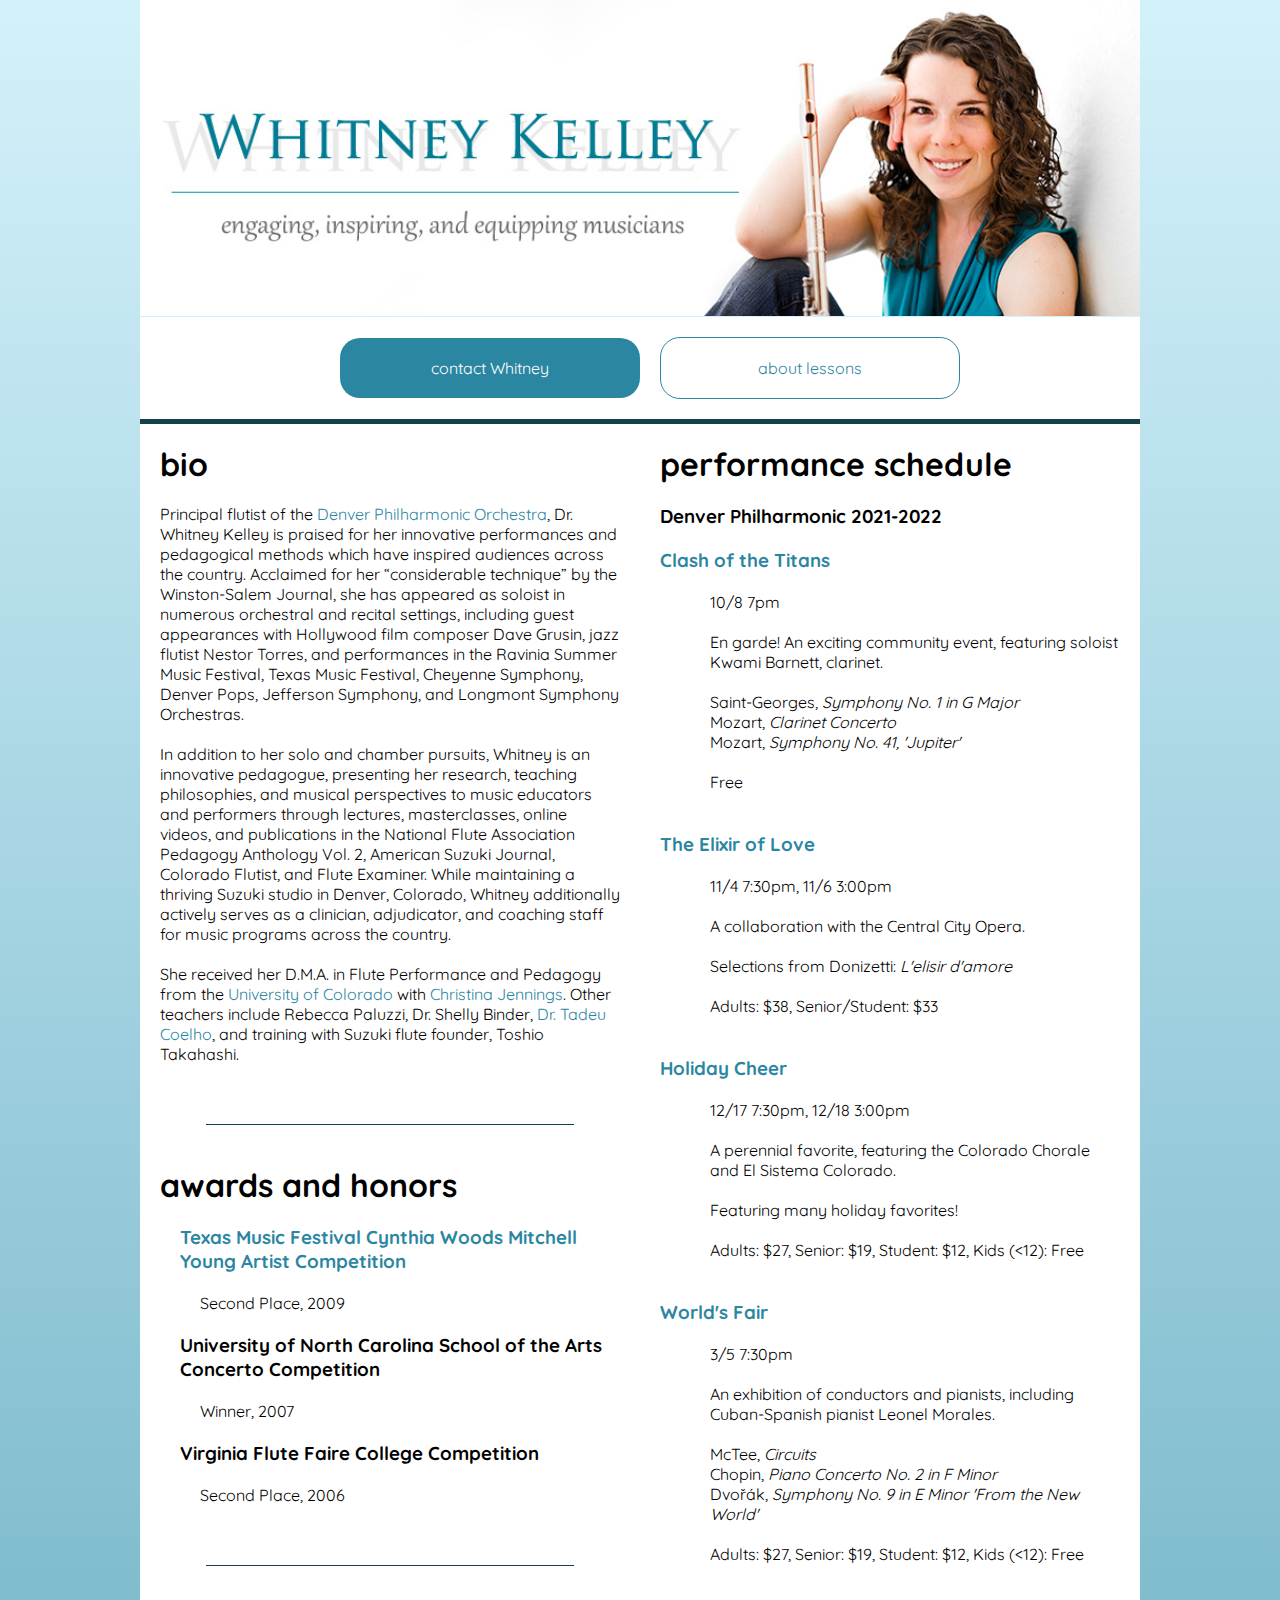
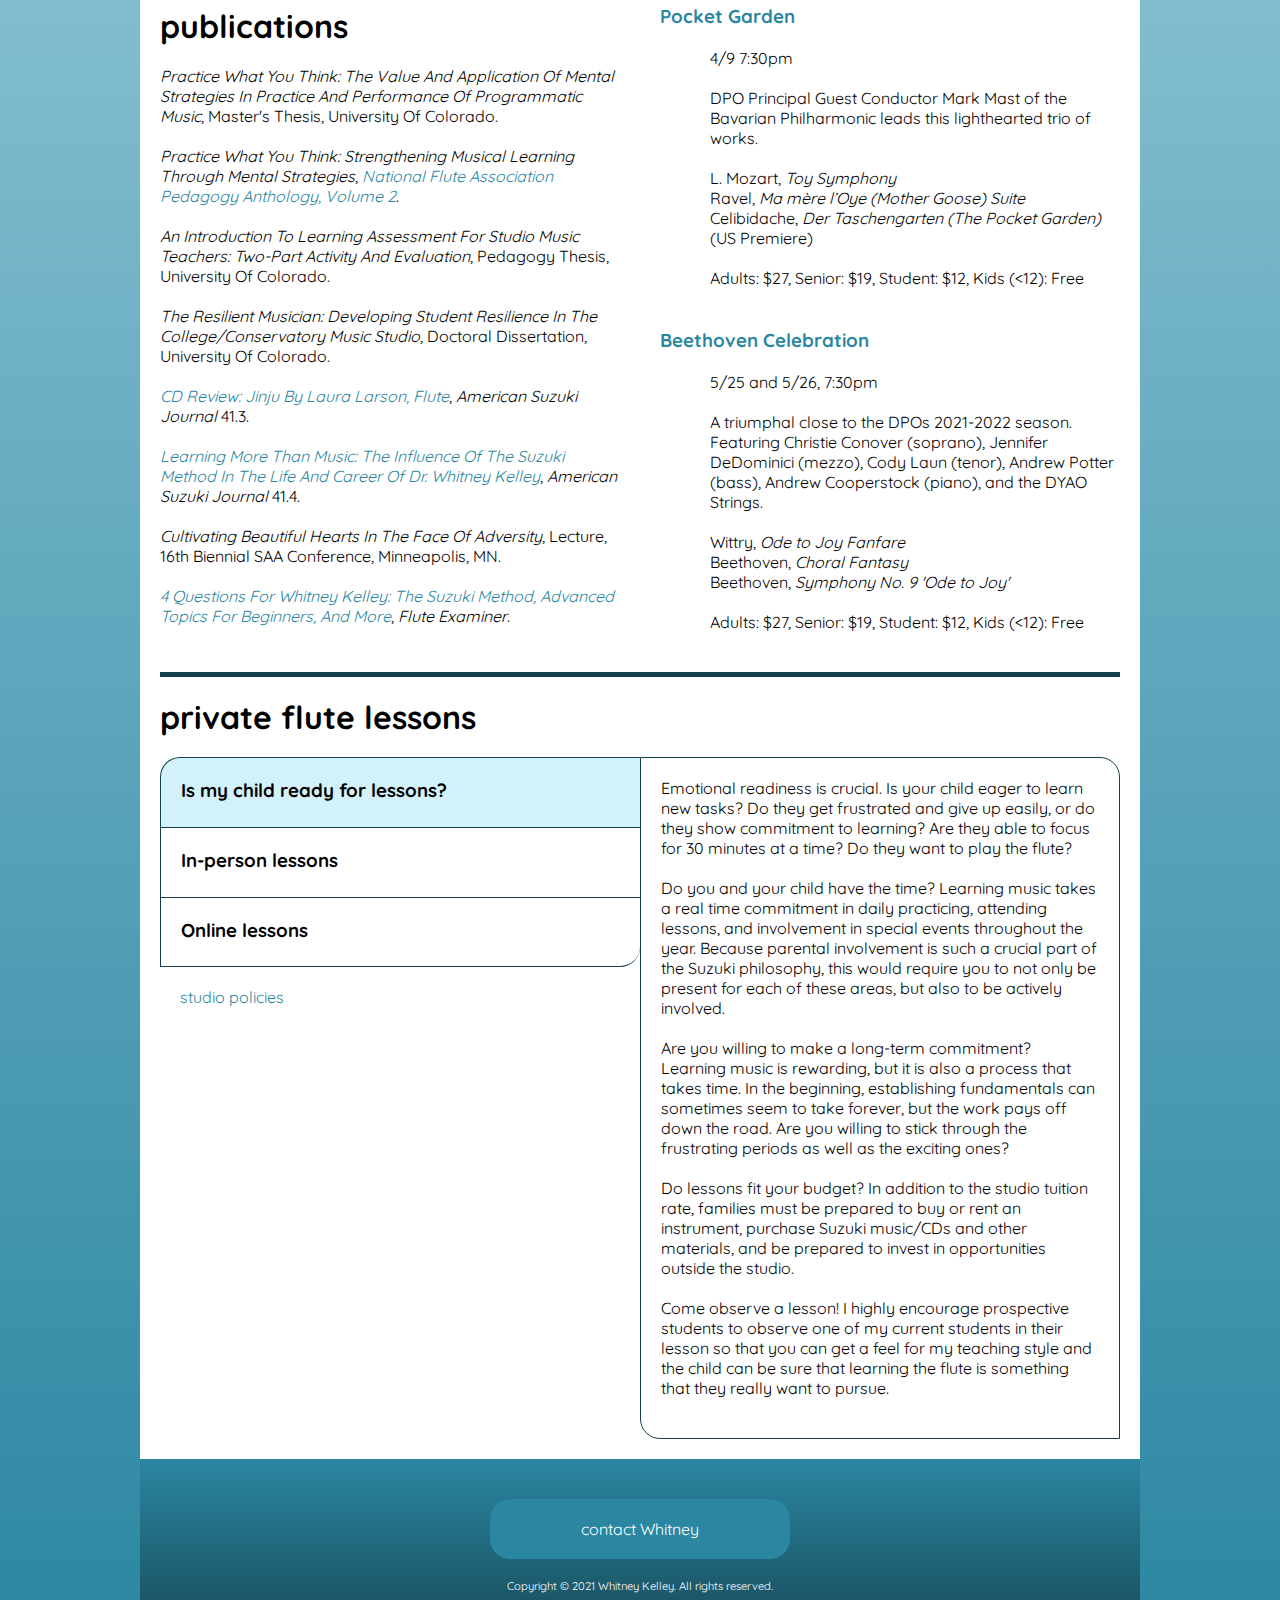
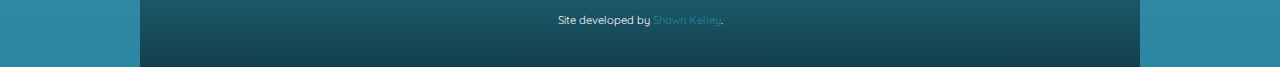
==== index.html @ d996795b "Organized files by type and updated code as needed." ====
<!DOCTYPE html>
<html lang="en">
  <head>
    <meta charset="UTF-8" />
    <meta http-equiv="X-UA-Compatible" content="IE=edge" />
    <meta name="viewport" content="width=device-width, initial-scale=1.0" />
    <title>Whitney Kelley</title>
    <link rel="preconnect" href="https://fonts.googleapis.com" />
    <link rel="preconnect" href="https://fonts.gstatic.com" crossorigin />
    <link
      href="https://fonts.googleapis.com/css2?family=Quicksand:wght@300&display=swap"
      rel="stylesheet"
    />
    <link rel="stylesheet" href="css/style.css" />
  </head>
  <body>
    <div id="contentbox">
      <div id="profilebox">
        <div id="bannerbox">
          <img src="img/banner.jpg" alt="Whitney Kelley" id="banner" />
        </div>
        <h1>Whitney Kelley</h1>
        <h2>flutist</h2>

        <img src="img/whs.png" alt="Whitney Kelley" id="headshot" />
        <div id="buttonbox">
          <a
            href="mailto:whitneyrkelley@gmail.com"
            target="_blank"
            class="button"
            ><button>contact Whitney</button></a
          >
          <a href="#lessonbox" class="button"
            ><button id="aboutlessons">about lessons</button></a
          >
        </div>
      </div>
      <div id="infobox">
        <div id="biobox">
          <h2>bio</h2>
          <p>
            Principal flutist of the
            <a
              href="https://denverphilharmonic.org/about/our-orchestra/"
              target="_blank"
              >Denver Philharmonic Orchestra</a
            >, Dr. Whitney Kelley is praised for her innovative performances and
            pedagogical methods which have inspired audiences across the
            country. Acclaimed for her “considerable technique” by the
            Winston-Salem Journal, she has appeared as soloist in numerous
            orchestral and recital settings, including guest appearances with
            Hollywood film composer Dave Grusin, jazz flutist Nestor Torres, and
            performances in the Ravinia Summer Music Festival, Texas Music
            Festival, Cheyenne Symphony, Denver Pops, Jefferson Symphony, and
            Longmont Symphony Orchestras.
          </p>
          <p>
            In addition to her solo and chamber pursuits, Whitney is an
            innovative pedagogue, presenting her research, teaching
            philosophies, and musical perspectives to music educators and
            performers through lectures, masterclasses, online videos, and
            publications in the National Flute Association Pedagogy Anthology
            Vol. 2, American Suzuki Journal, Colorado Flutist, and Flute
            Examiner. While maintaining a thriving Suzuki studio in Denver,
            Colorado, Whitney additionally actively serves as a clinician,
            adjudicator, and coaching staff for music programs across the
            country.
          </p>
          <p>
            She received her D.M.A. in Flute Performance and Pedagogy from the
            <a
              href="https://www.colorado.edu/music/academics/departments/woodwinds/studios/flute-studio"
              target="_blank"
              >University of Colorado</a
            >
            with
            <a href="https://www.christinajennings.com/" target="_blank"
              >Christina Jennings</a
            >. Other teachers include Rebecca Paluzzi, Dr. Shelly Binder,
            <a href="https://tadeucoelho.com/" target="_blank"
              >Dr. Tadeu Coelho</a
            >, and training with Suzuki flute founder, Toshio Takahashi.
          </p>
          <span></span>
          <div id="awardbox"></div>
          <span id="ahspan"></span>
          <div id="pubbox"></div>
          <center><span id="pubspan"></span></center>
        </div>

        <div id="otherbox">
          <div id="perfbox"></div>
          <center><span id="perfspan"></span></center>
        </div>
        <div id="lessonbox">
          <h2>private flute lessons</h2>
          <div id="lessonInfoBox">
            <div><h3>Is my child ready for lessons?</h3></div>
            <div>
              <p>
                Emotional readiness is crucial. Is your child eager to learn new
                tasks? Do they get frustrated and give up easily, or do they
                show commitment to learning? Are they able to focus for 30
                minutes at a time? Do they want to play the flute?
              </p>
              <p>
                Do you and your child have the time? Learning music takes a real
                time commitment in daily practicing, attending lessons, and
                involvement in special events throughout the year. Because
                parental involvement is such a crucial part of the Suzuki
                philosophy, this would require you to not only be present for
                each of these areas, but also to be actively involved.
              </p>
              <p>
                Are you willing to make a long-term commitment? Learning music
                is rewarding, but it is also a process that takes time. In the
                beginning, establishing fundamentals can sometimes seem to take
                forever, but the work pays off down the road. Are you willing to
                stick through the frustrating periods as well as the exciting
                ones?
              </p>
              <p>
                Do lessons fit your budget? In addition to the studio tuition
                rate, families must be prepared to buy or rent an instrument,
                purchase Suzuki music/CDs and other materials, and be prepared
                to invest in opportunities outside the studio.
              </p>
              <p>
                Come observe a lesson! I highly encourage prospective students
                to observe one of my current students in their lesson so that
                you can get a feel for my teaching style and the child can be
                sure that learning the flute is something that they really want
                to pursue.
              </p>
            </div>
            <div><h3>In-person lessons</h3></div>
            <div>
              <p>
                My flute studio is based in the Denver Metro area, and I offer
                weekly private lessons to students from the age of 4 through
                adult seniors. I teach using the Suzuki Method, an approach that
                has been validated by many research studies as a very effective
                way to learn music (as well as other life-skills). The Suzuki
                Method is unique because it approaches music learning with the
                same principles as language acquisition. Specifically, it
                utilizes listening/imitation, repetition, delayed reading,
                creating a nurturing and supportive learning environment,
                building new skills with music already learned, and active
                parent involvement. Just as children learn language from a very
                young age, they can also begin to learn music when they are
                young. In fact, the early years are developmentally a crucial
                time for developing mental processes and muscle coordination,
                and music lessons are an effective way to maximize the child’s
                potential during this time of their life. The principles of the
                Suzuki Method not only provide a framework for learning new
                skills in young and beginner students, but they are also very
                effective for advanced players as they learn to perfect advanced
                skills and, nurture their own creativity and musical voice, and
                perform at a professional level.
              </p>
              <p>
                Although learning music is a primary goal of my studio, I also
                strive to teach students how to use music as a tool of
                expression, communication, and connection. Students will be
                challenged to build problem-solving skills, cultivate attention
                to detail, navigate complex mental and physical tasks, and
                develop resilience, perseverance, confidence, and self-efficacy.
                Even after students graduate or move on from my studio, they
                have a deep sense of pride and joy in music that sticks with
                them for a lifetime.
              </p>
            </div>
            <div><h3>Online lessons</h3></div>
            <div>
              <p>
                I offer a limited number of weekly live Skype lessons for
                intermediate and advanced students who are unable to attend
                lessons at any of my studio locations.
              </p>
              <p>Requirements for Skype lessons:</p>
              <ul>
                <li>
                  A quiet, well-lit space with good internet access during your
                  lesson time
                </li>
                <li>
                  A webcam with a good built-in microphone (built in or
                  external; please contact me for recommendations) that can be
                  set up so that I can see your full upper body
                </li>
                <li>
                  A large screen (no phones!) so that you can see me clearly.
                </li>
                <li>A music stand</li>
                <li>
                  A metronome and tuner (there are many phone apps that can work
                  for this; please ask for recommendations if you do not already
                  have them)
                </li>
              </ul>
              <p>
                Recommended Equipment (these are not required but will help your
                lesson experience):
              </p>
              <ul>
                <li>Extrenal microphone</li>
                <li>External speakers</li>
              </ul>
              <p>
                Please contact me about available times, and rates. Students are
                also encouraged to sign up for one in-person lesson at any of my
                studio locations each month to receive more hands-on instruction
                (which will balance out this limitation in online lessons).
              </p>
            </div>
            <div>
              <a href="doc/2021-22_studio_policies.pdf" target="_blank"
                >studio policies</a
              >
            </div>
          </div>
        </div>
        <!--end info box-->
      </div>
      <footer>
        <p>
          Site developed by
          <a href="https://www.shawnkelley.art" target="_blank">Shawn Kelley</a
          >.
        </p>
        <p>Copyright © 2021 Whitney Kelley. All rights reserved.</p>
        <a href="mailto:whitneyrkelley@gmail.com" target="_blank" class="button"
          ><button class=".button">contact Whitney</button></a
        >
      </footer>
    </div>
    <script src="js/awards.js"></script>
    <script src="js/pub.js"></script>
    <script src="js/perf.js"></script>
    <script src="js/lessons.js"></script>
  </body>
</html>
---- css/style.css ----
html {
  box-sizing: border-box;
  -webkit-box-sizing: border-box;
  -moz-box-sizing: border-box;
}

*,
*:before,
*:after {
  box-sizing: inherit;
  -webkit-box-sizing: inherit;
  -moz-box-sizing: inherit;
  --darkBlue: rgb(19, 64, 77);
  --blue: rgb(43, 134, 161);
  --lightBlue: rgb(211, 241, 250);
  width: 100%;
  font-family: "Quicksand", sans-serif;
  margin: 0;
}

body,
footer,
body > div,
body > div > div,
body > div > div > div {
  font-size: 100%;
  display: flex;
  flex-direction: column;
  align-items: center;
  text-align: center;
  background-color: white;
}

body > div > div,
#lessonInfoBox > div {
  padding: 20px;
}

#profilebox {
  padding: 0;
}

h1 {
  font-size: 2.75em;
}

h2 {
  font-size: 2em;
}

h1,
h2,
h3 {
  text-align: left;
}

p,
a {
  font-size: 1em;
}

h1,
h2,
h3,
p,
ul {
  margin-bottom: 20px;
}

ul {
  list-style: none;
  padding: 0;
}

#perfbox > ul > li > ul {
  padding-left: 50px;
}

#perfbox > ul > li > ul > li,
#pubbox li {
  padding-bottom: 20px;
}

#pubbox li {
  text-transform: capitalize;
}
a {
  text-decoration: none;
  color: var(--blue);
  transition: color 0.1s ease;
}

a:hover {
  text-decoration: underline;
  text-decoration-color: var(--blue);
}

button:hover {
  color: var(--lightBlue);
}

#banner {
  display: none;
}

footer {
  background: linear-gradient(
    to bottom,
    rgb(43, 134, 161) 0%,
    rgb(19, 64, 77) 100%
  );
  color: white;
  height: auto;
  flex-direction: column-reverse;
}

span {
  display: block;
  height: 1px;
  width: 80%;
  background-color: var(--darkBlue);
  margin: 40px;
}

#profilebox,
footer {
  padding: 20px;
}

#profilebox {
  background-color: white;
  border-bottom: 5px var(--darkBlue) solid;
}

#profilebox h1,
#profilebox h2 {
  text-align: center;
}

footer > p {
  font-size: 0.7em;
}

h1 {
  color: var(--blue);
}

#contentbox {
  max-width: 1000px;
}

#infobox {
  background-color: white;
}

#infobox > div {
  text-align: left;
}

#headshot,
button,
a {
  max-width: 300px;
}

#headshot {
  border-radius: 50%;
  box-shadow: 0 0 8px rgb(56, 56, 56);
}

button {
  border: none;
  font-size: 1em;
  transition: background-color 0.3s ease;
  cursor: pointer;

  color: white;
  background-color: var(--blue);
  padding: 20px;
  margin: 20px 0;
}

button,
#lessonInfoBox,
#lessonInfoBox > div:last-child {
  border-radius: 20px;
}

#lessonInfoBox > div:nth-child(odd) {
  border-top-left-radius: 20px;
  border-top-right-radius: 20px;
}

#lessonInfoBox > div:first-child {
  background-color: var(--lightBlue);
}

button:hover,
button:active {
  background-color: var(--lightBlue);
  color: var(--darkBlue);
}

#awardbox ul {
  padding-left: 20px;
}

#aboutlessons {
  margin-top: 0;
  background-color: white;
  color: var(--blue);
  border: 1px solid var(--blue);
}

#aboutlessons:hover {
  background-color: var(--blue);
  color: white;
}

#lessonInfoBox {
  border: 1px solid var(--darkBlue);
}

#lessonInfoBox > div:nth-child(3),
#lessonInfoBox > div:nth-child(5) {
  border-top: 1px solid var(--darkBlue);
}

#lessonInfoBox > div:nth-child(even) {
  display: none;
}

#lessonInfoBox > div:nth-child(2) {
  display: block;
}

#lessonInfoBox > div:nth-child(odd) {
  cursor: pointer;
}

#lessonInfoBox ul {
  list-style: square;
  padding-left: 20px;
}

@media (min-width: 700px) {
  #headshot,
  #profilebox > h1,
  #profilebox > h2,
  #profilebox > h3,
  #pubspan,
  #perfspan {
    display: none;
  }

  #buttonbox {
    flex-direction: row;
    justify-content: center;
  }

  #aboutlessons {
    margin-top: 20px;
    margin-left: 20px;
  }

  #profilebox {
    padding: 0;
  }

  #banner {
    display: block;
    max-width: 1000px;
    border-bottom: 1px solid var(--lightBlue);
  }

  #infobox {
    display: grid;
    grid-template-columns: 50% 50%;
    grid-template-rows: auto auto;
    align-items: flex-start;
  }

  #biobox {
    grid-column: 1/2;
    grid-row: 1/2;
    padding-right: 20px;
  }

  #otherbox {
    grid-column: 2/3;
    grid-row: 1/2;
    padding-left: 20px;
  }

  #lessonbox {
    grid-column: 1/3;
    grid-row: 2/3;
    border-top: var(--darkBlue) 5px solid;
    padding-top: 20px;
  }

  body {
    background: linear-gradient(
      to bottom,
      rgb(211, 241, 250) 0%,
      rgb(43, 134, 161) 100%
    );
  }

  #lessonInfoBox {
    display: grid;
    grid-template-columns: 50% 50%;
    grid-template-rows: 70px 70px 70px auto;
    border: none;
  }

  #lessonInfoBox > div:nth-child(odd) {
    border-left: 1px solid var(--darkBlue);
  }

  #lessonInfoBox > div:nth-child(1) {
    grid-column: 1/2;
    grid-row: 1/2;
    border-top: 1px solid var(--darkBlue);
    border-radius: 20px;
    border-top-right-radius: 0;
  }

  #lessonInfoBox > div:nth-child(3) {
    grid-column: 1/2;
    grid-row: 2/3;
  }

  #lessonInfoBox > div:nth-child(5) {
    grid-column: 1/2;
    grid-row: 3/4;
    border-bottom: solid 1px var(--darkBlue);
    border-bottom-left-radius: 0px;
    border-bottom-right-radius: 20px;
  }

  #lessonInfoBox > div:nth-child(3),
  #lessonInfoBox > div:nth-child(5) {
    border-top-right-radius: 0;
    border-top-left-radius: 0;
  }

  #lessonInfoBox > div:nth-child(3),
  #lessonInfoBox > div:nth-child(1) {
    border-bottom-right-radius: 0;
    border-bottom-left-radius: 0;
  }

  #lessonInfoBox > div:nth-child(odd):hover {
    background-color: var(--lightBlue);
  }

  #lessonInfoBox > div:nth-child(7) {
    grid-column: 1/2;
    grid-row: 4/5;
    border: none;
  }

  #lessonInfoBox > div:nth-child(7):hover {
    background-color: white;
    cursor: default;
  }

  #lessonInfoBox > div:nth-child(even) {
    grid-column: 2/3;
    grid-row: 1/5;
    border: 1px solid var(--darkBlue);
    border-radius: 20px;
    border-top-left-radius: 0;
    border-bottom-right-radius: 0;
  }
}
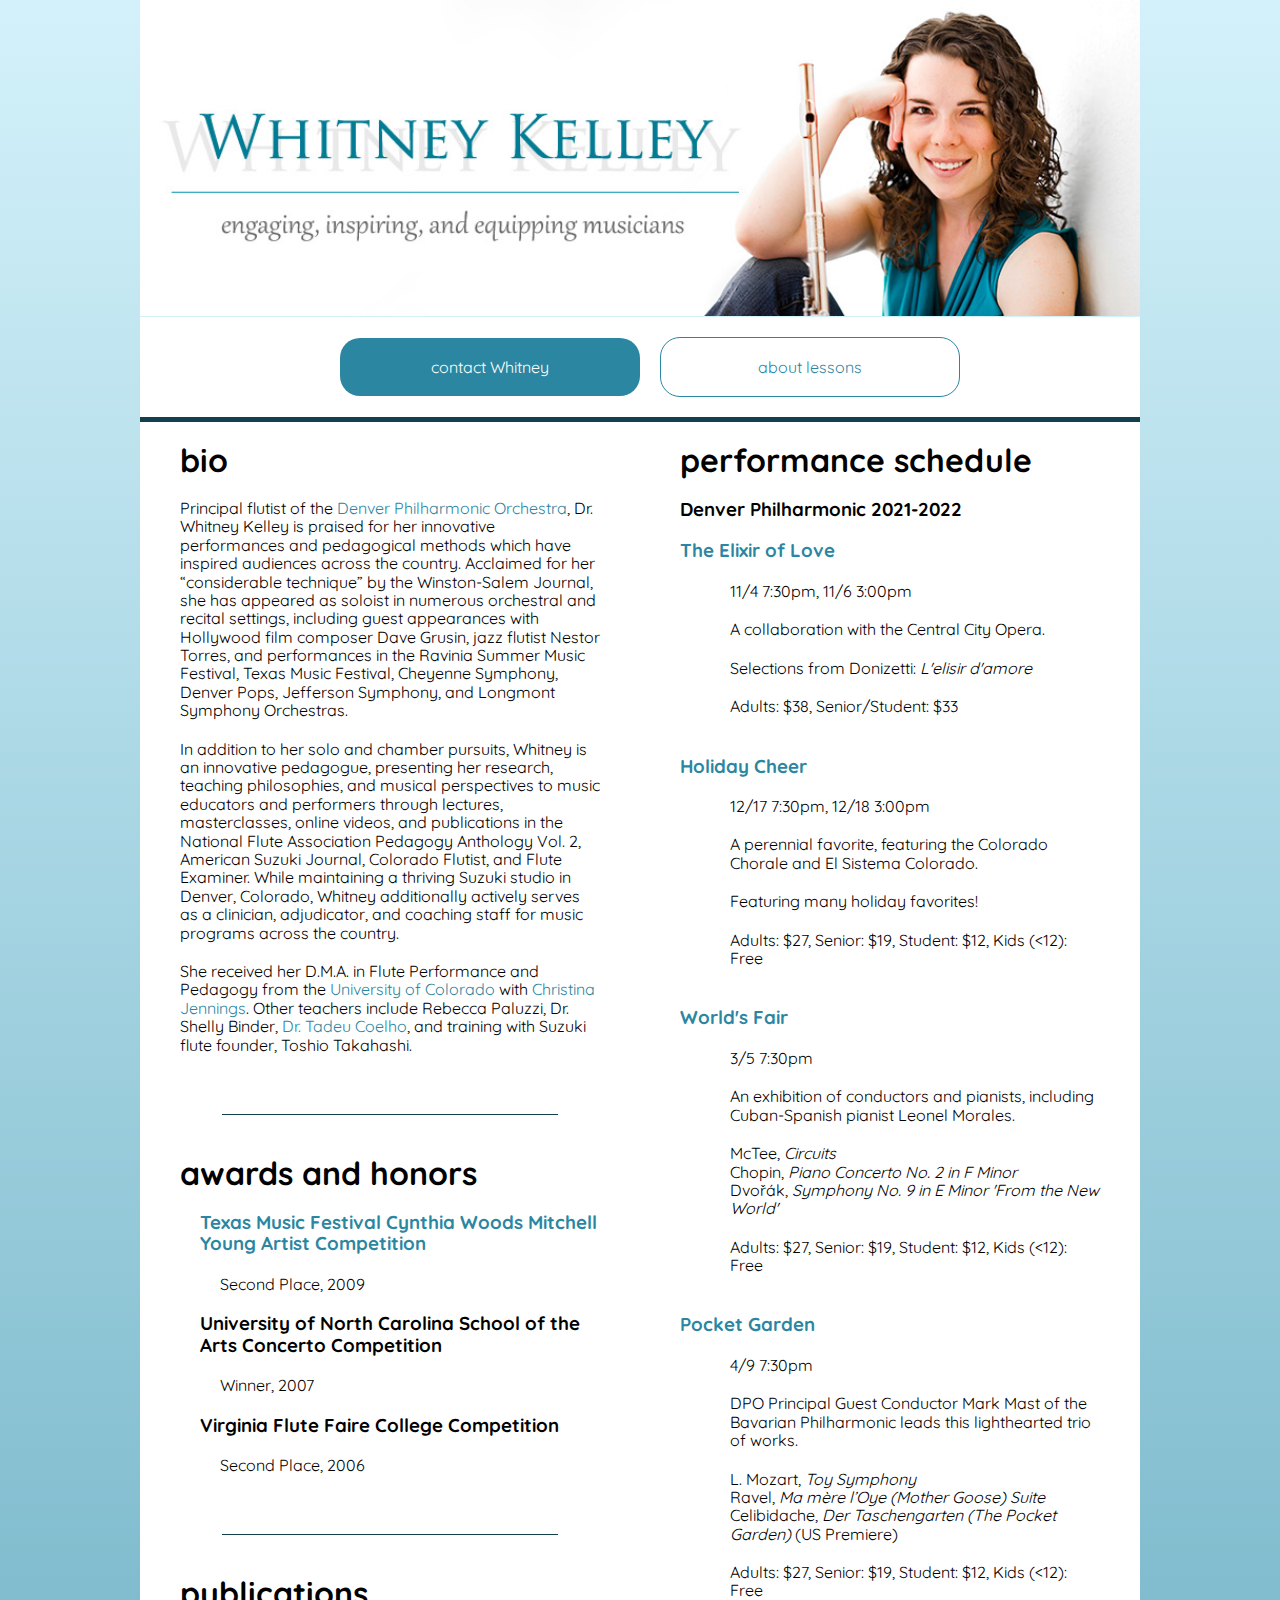
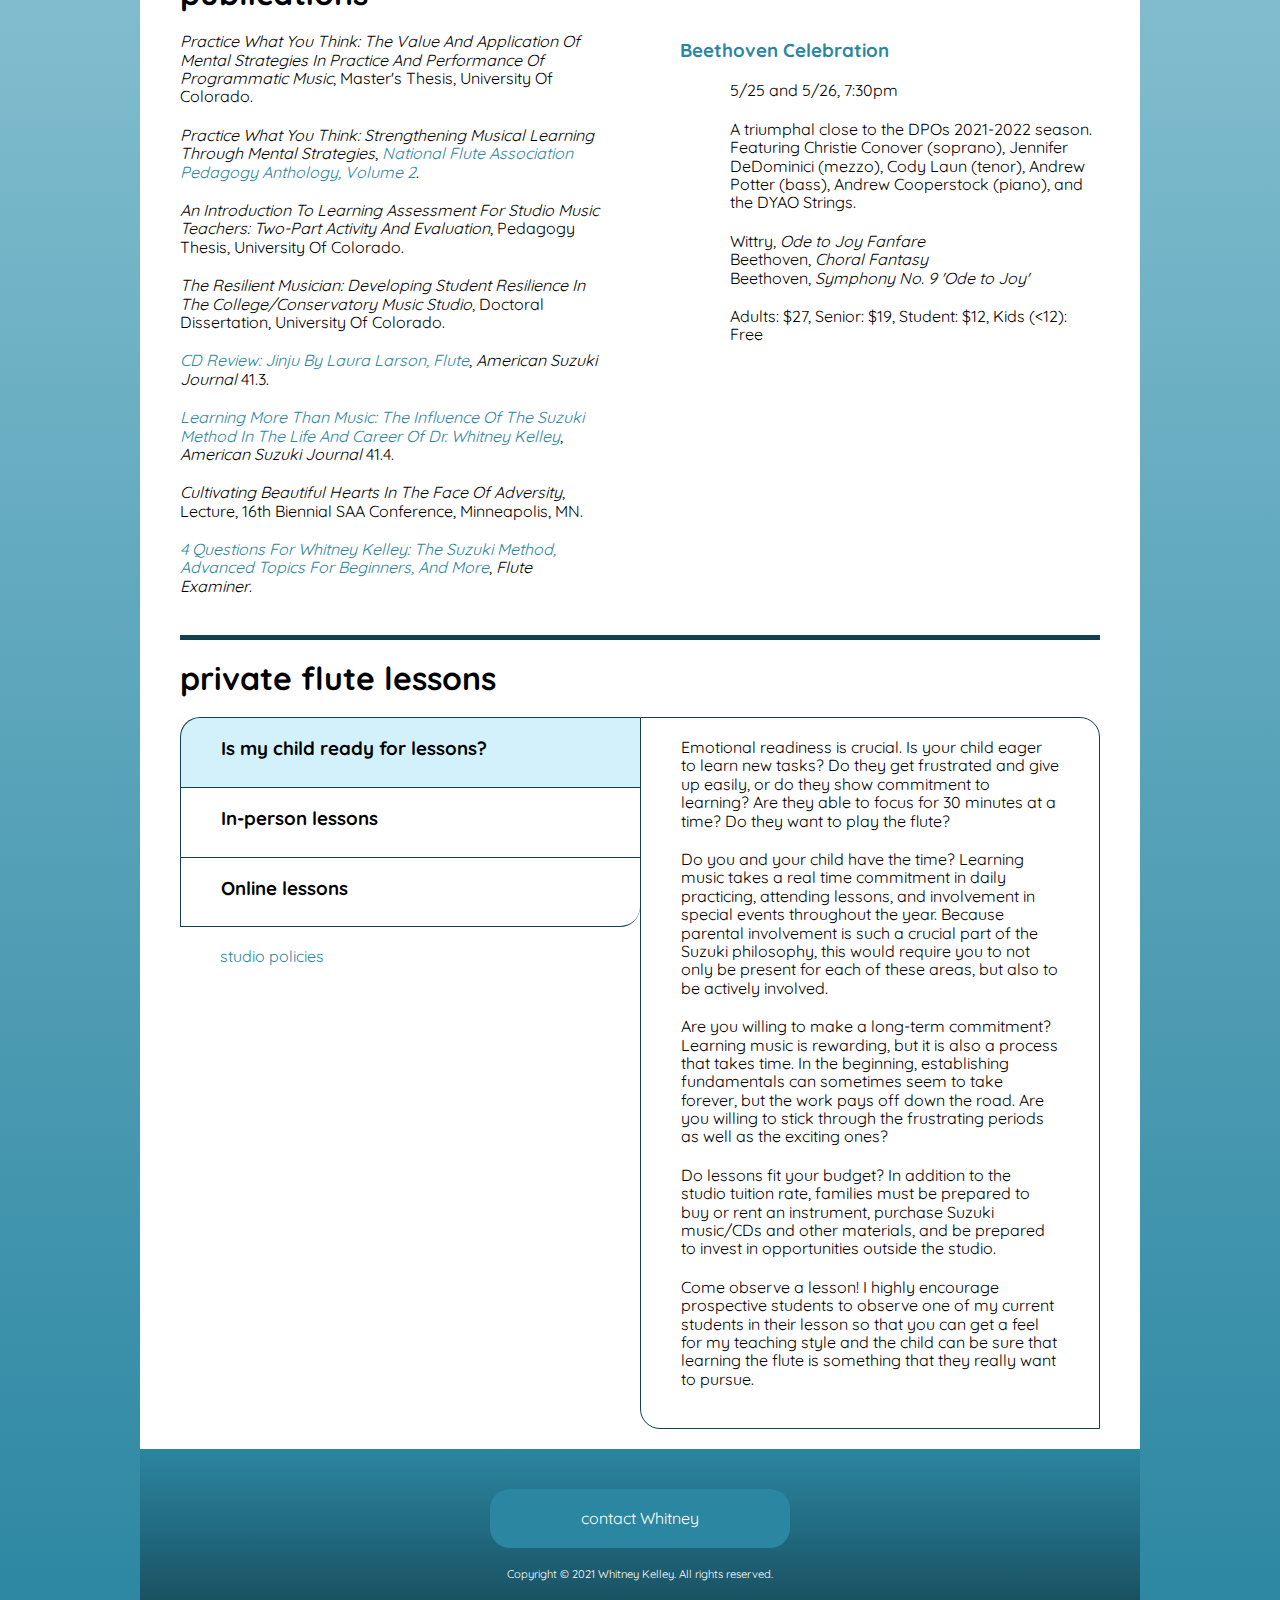
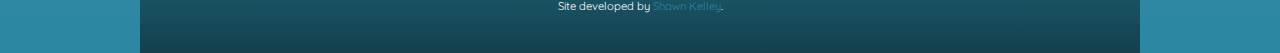
==== commit a4903221: "Small adjustments, deleted first concert" ====
--- a/index.html
+++ b/index.html
@@ -11,6 +11,7 @@
       href="https://fonts.googleapis.com/css2?family=Quicksand:wght@300&display=swap"
       rel="stylesheet"
     />
+    <link rel="stylesheet" href="css/normalize.css" />
     <link rel="stylesheet" href="css/style.css" />
   </head>
   <body>
--- a/css/style.css
+++ b/css/style.css
@@ -33,7 +33,7 @@
 
 body > div > div,
 #lessonInfoBox > div {
-  padding: 20px;
+  padding: 20px 40px;
 }
 
 #profilebox {
@@ -283,13 +283,13 @@
   #biobox {
     grid-column: 1/2;
     grid-row: 1/2;
-    padding-right: 20px;
+    padding-right: 40px;
   }
 
   #otherbox {
     grid-column: 2/3;
     grid-row: 1/2;
-    padding-left: 20px;
+    padding-left: 40px;
   }
 
   #lessonbox {
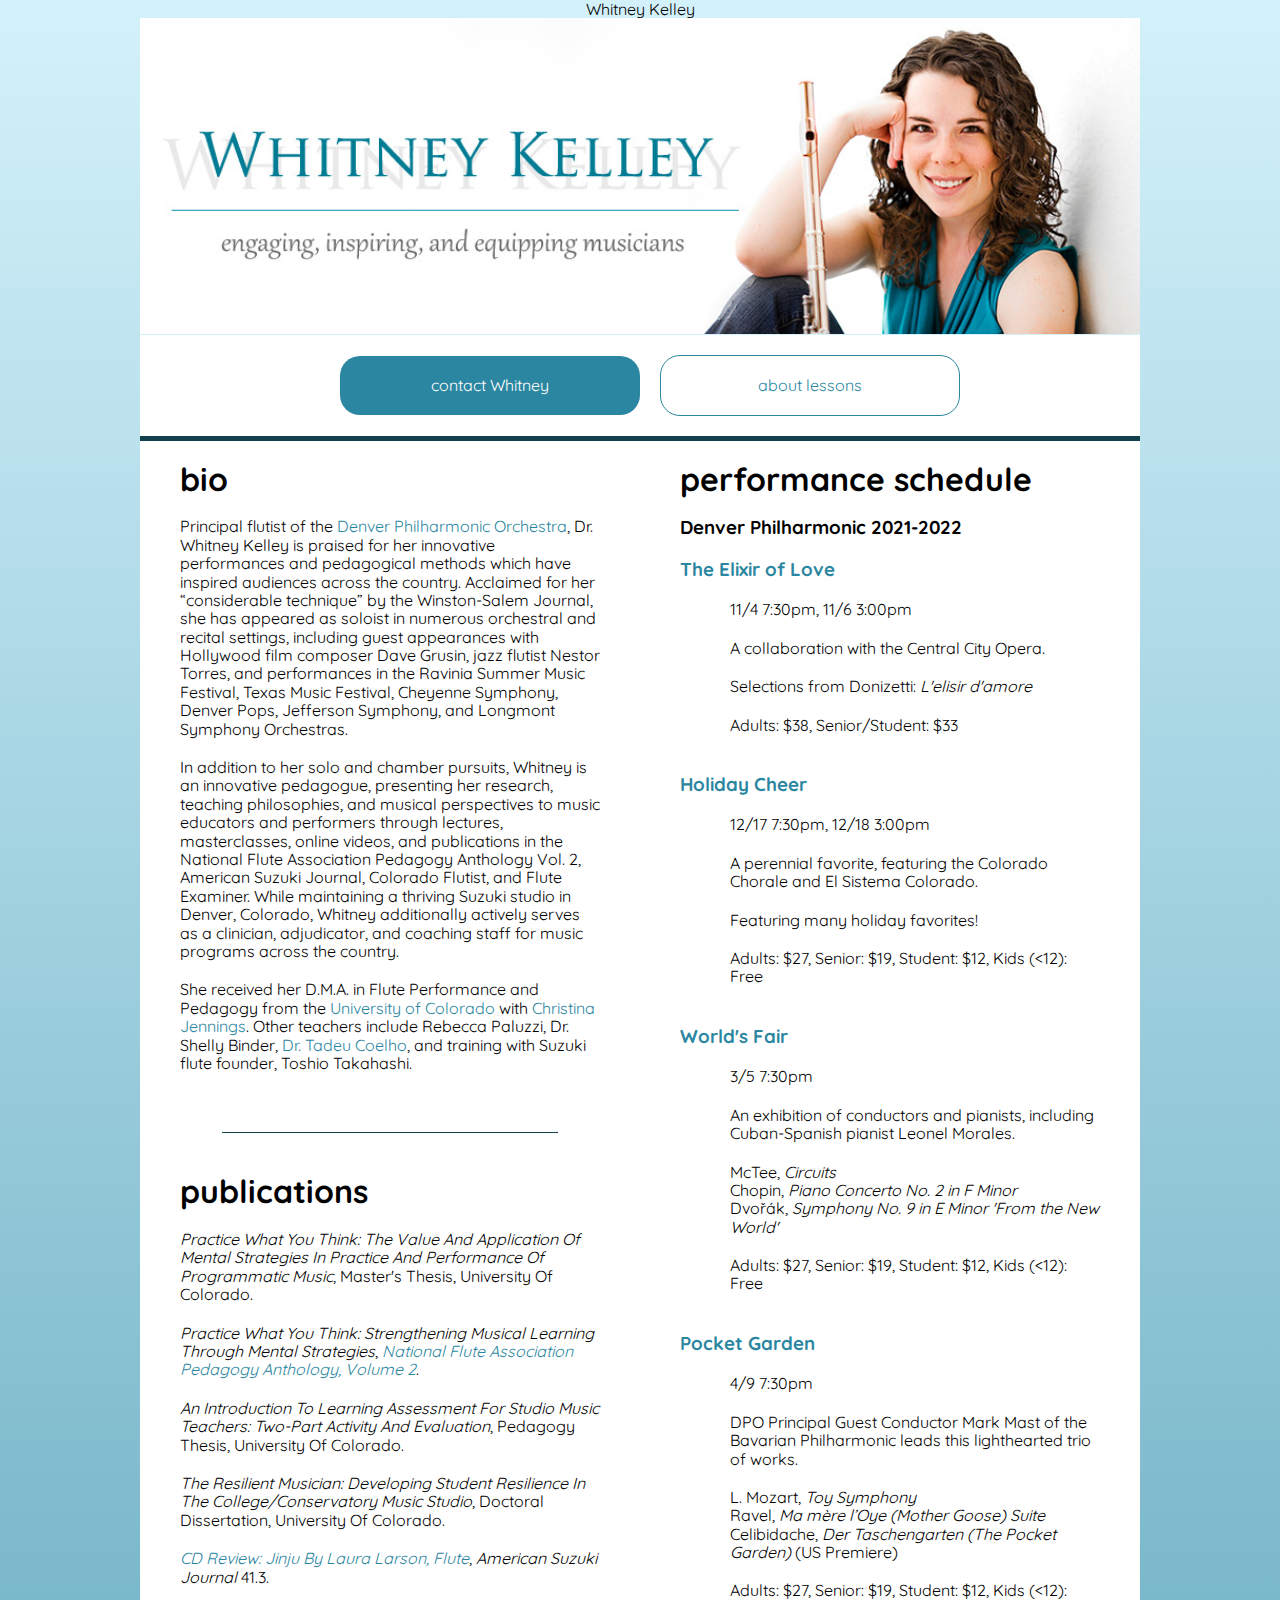
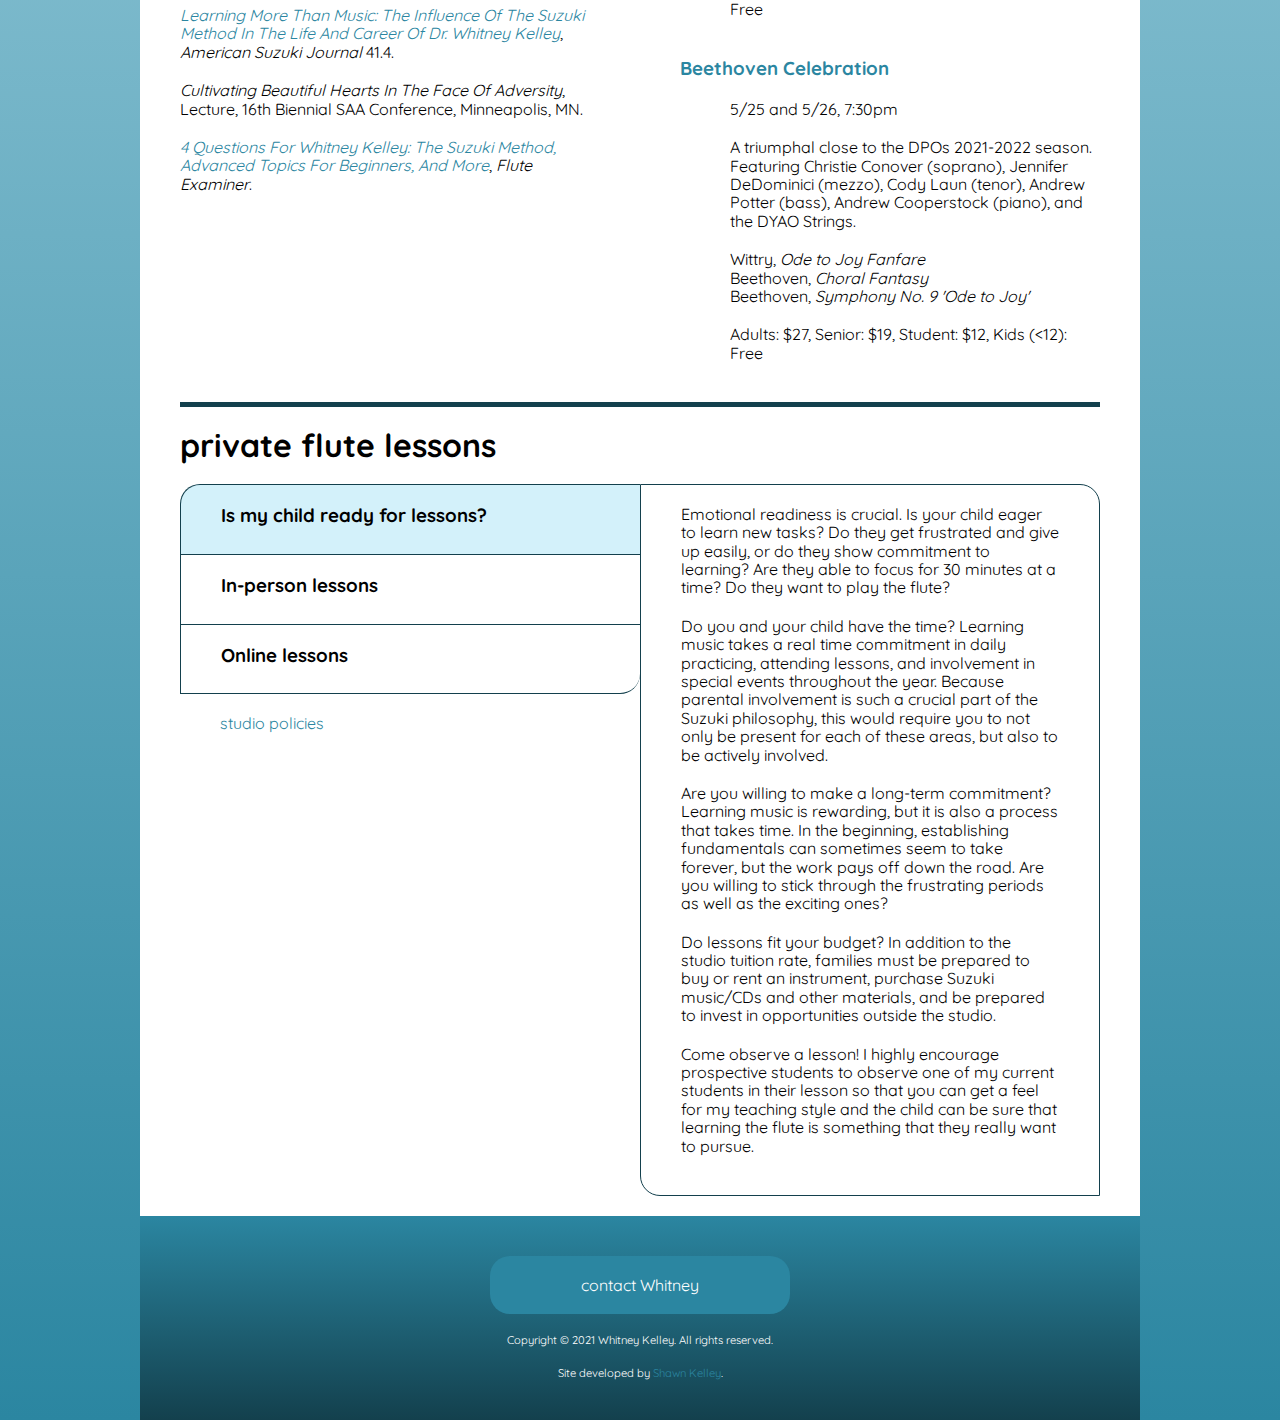
==== commit be077aa4: "removed award box, meta seo update" ====
--- a/index.html
+++ b/index.html
@@ -4,6 +4,11 @@
     <meta charset="UTF-8" />
     <meta http-equiv="X-UA-Compatible" content="IE=edge" />
     <meta name="viewport" content="width=device-width, initial-scale=1.0" />
+    <meta
+      name="description"
+      content="The online home of award-winning flutist and teacher, Whitney Kelley.  Whitney Kelley is principle flute of the Denver Philharmonic Orchestra."
+    />
+    <meta name="keywords" content="whitney, kelley, flute, lessons, flutist, teacher"
     <title>Whitney Kelley</title>
     <link rel="preconnect" href="https://fonts.googleapis.com" />
     <link rel="preconnect" href="https://fonts.gstatic.com" crossorigin />
@@ -29,9 +34,10 @@
             href="mailto:whitneyrkelley@gmail.com"
             target="_blank"
             class="button"
+            rel="noopener"
             ><button>contact Whitney</button></a
           >
-          <a href="#lessonbox" class="button"
+          <a href="#lessonbox" class="button" rel="noopener"
             ><button id="aboutlessons">about lessons</button></a
           >
         </div>
@@ -44,6 +50,7 @@
             <a
               href="https://denverphilharmonic.org/about/our-orchestra/"
               target="_blank"
+              rel="noopener"
               >Denver Philharmonic Orchestra</a
             >, Dr. Whitney Kelley is praised for her innovative performances and
             pedagogical methods which have inspired audiences across the
@@ -72,19 +79,23 @@
             <a
               href="https://www.colorado.edu/music/academics/departments/woodwinds/studios/flute-studio"
               target="_blank"
+              rel="noopener"
               >University of Colorado</a
             >
             with
-            <a href="https://www.christinajennings.com/" target="_blank"
+            <a
+              href="https://www.christinajennings.com/"
+              target="_blank"
+              rel="noopener"
               >Christina Jennings</a
             >. Other teachers include Rebecca Paluzzi, Dr. Shelly Binder,
-            <a href="https://tadeucoelho.com/" target="_blank"
+            <a href="https://tadeucoelho.com/" target="_blank" rel="noopener"
               >Dr. Tadeu Coelho</a
             >, and training with Suzuki flute founder, Toshio Takahashi.
           </p>
           <span></span>
-          <div id="awardbox"></div>
-          <span id="ahspan"></span>
+          <!-- <div id="awardbox"></div>
+          <span id="ahspan"></span> -->
           <div id="pubbox"></div>
           <center><span id="pubspan"></span></center>
         </div>
@@ -215,7 +226,10 @@
               </p>
             </div>
             <div>
-              <a href="doc/2021-22_studio_policies.pdf" target="_blank"
+              <a
+                href="doc/2021-22_studio_policies.pdf"
+                target="_blank"
+                rel="noopener"
                 >studio policies</a
               >
             </div>
@@ -226,16 +240,21 @@
       <footer>
         <p>
           Site developed by
-          <a href="https://www.shawnkelley.art" target="_blank">Shawn Kelley</a
+          <a href="https://www.shawnkelley.art" target="_blank" rel="noopener"
+            >Shawn Kelley</a
           >.
         </p>
         <p>Copyright © 2021 Whitney Kelley. All rights reserved.</p>
-        <a href="mailto:whitneyrkelley@gmail.com" target="_blank" class="button"
+        <a
+          href="mailto:whitneyrkelley@gmail.com"
+          target="_blank"
+          rel="noopener"
+          class="button"
           ><button class=".button">contact Whitney</button></a
         >
       </footer>
     </div>
-    <script src="js/awards.js"></script>
+    <!-- <script src="js/awards.js"></script> -->
     <script src="js/pub.js"></script>
     <script src="js/perf.js"></script>
     <script src="js/lessons.js"></script>
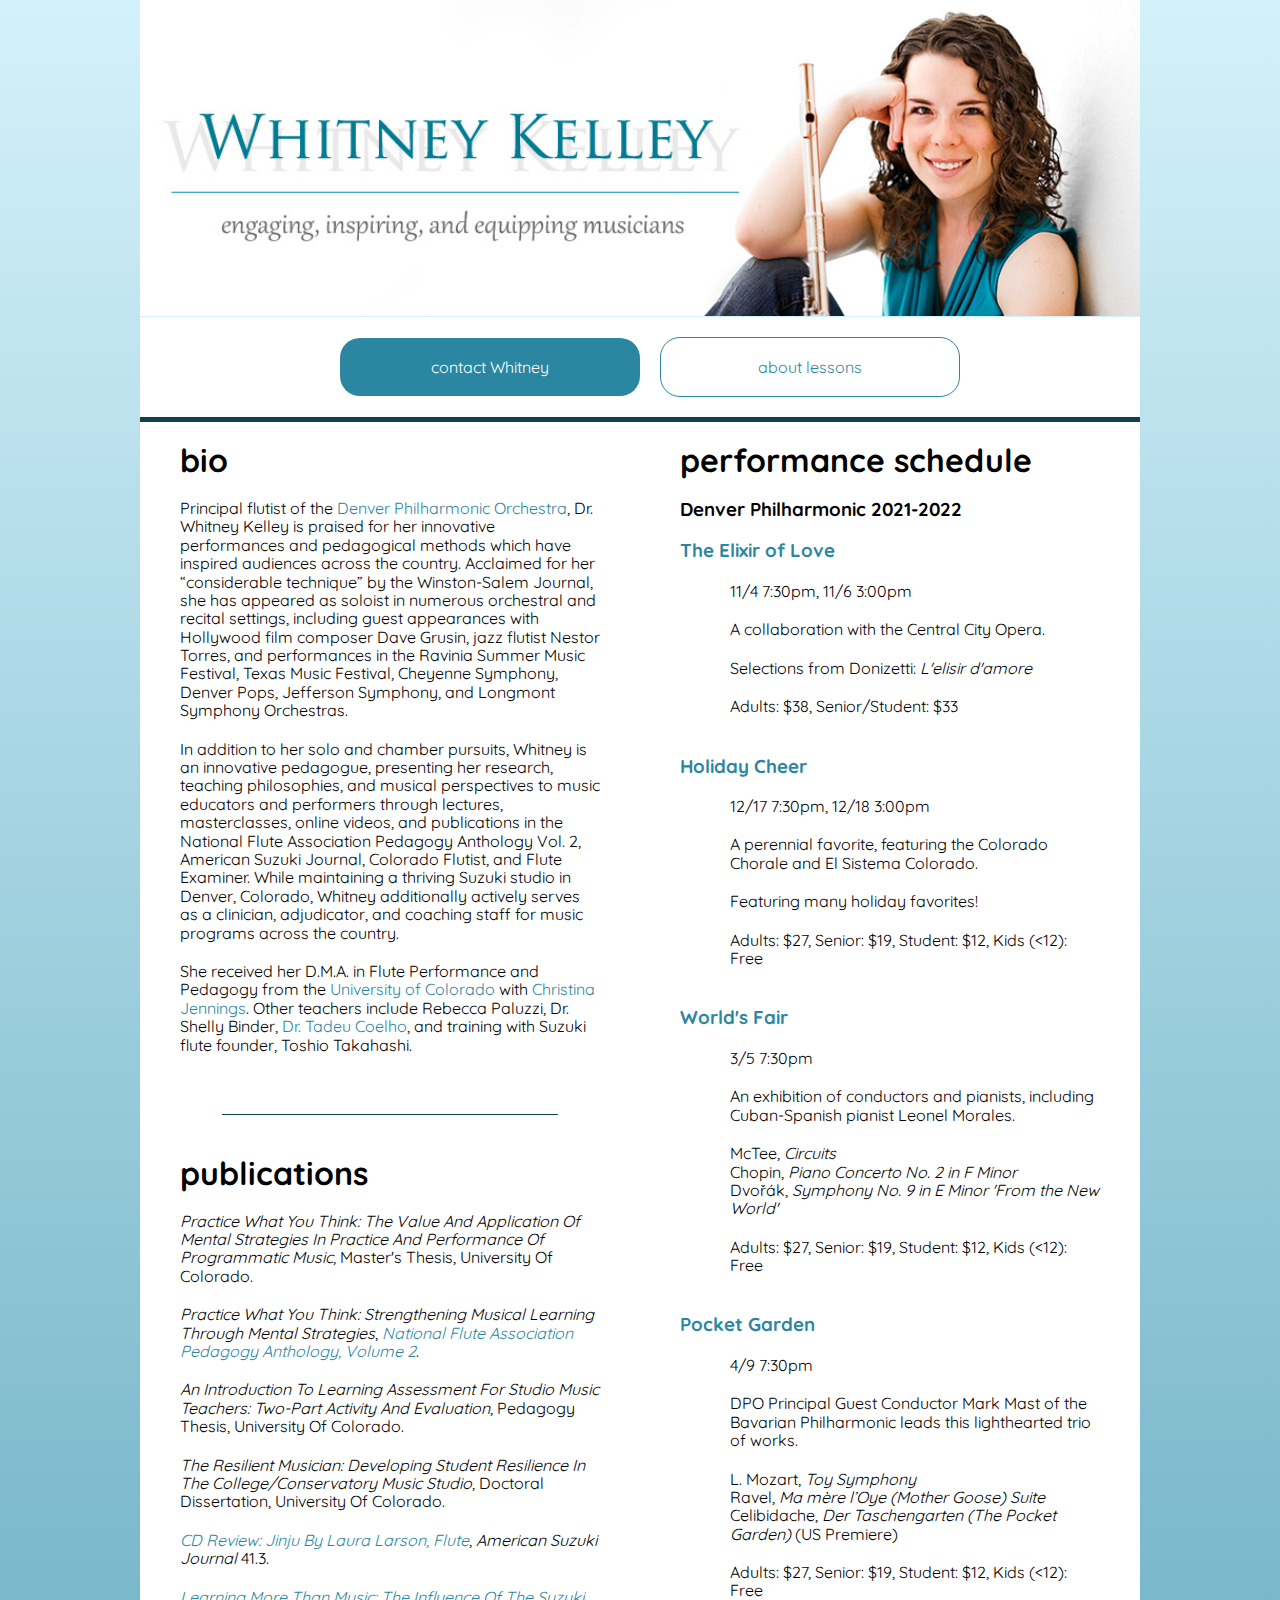
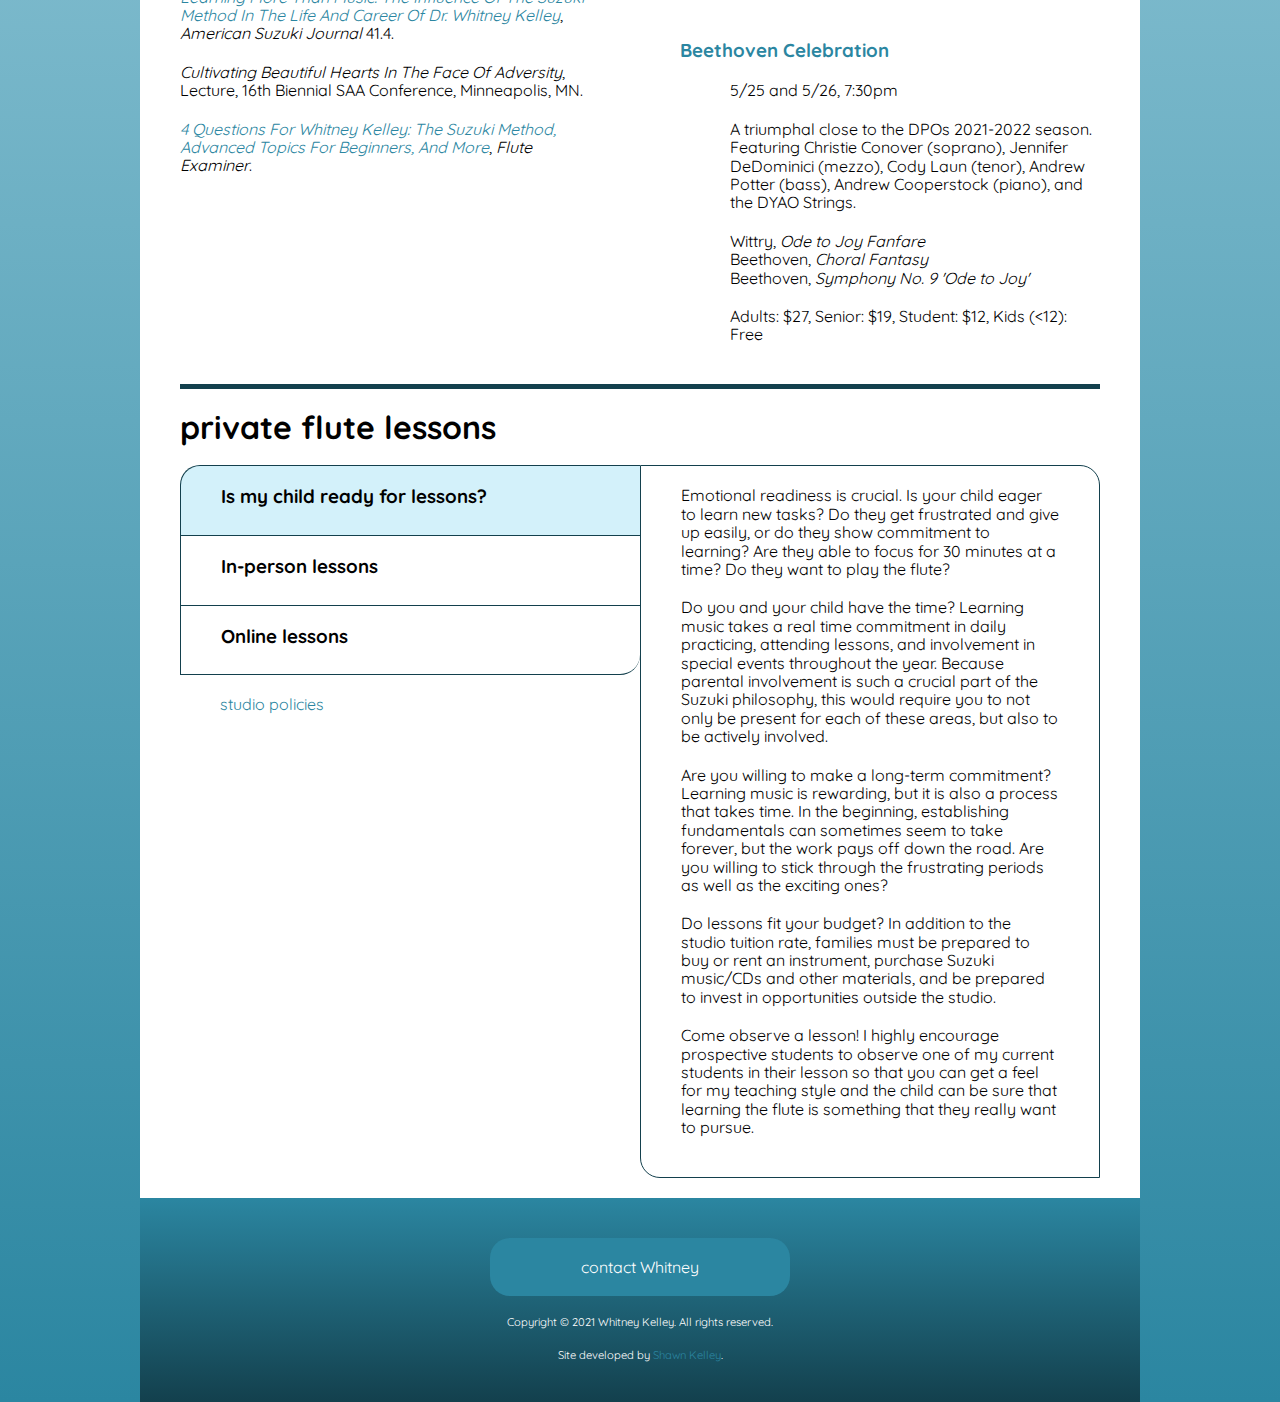
==== commit 1786b52d: "corrected missing arrow" ====
--- a/index.html
+++ b/index.html
@@ -8,7 +8,10 @@
       name="description"
       content="The online home of award-winning flutist and teacher, Whitney Kelley.  Whitney Kelley is principle flute of the Denver Philharmonic Orchestra."
     />
-    <meta name="keywords" content="whitney, kelley, flute, lessons, flutist, teacher"
+    <meta
+      name="keywords"
+      content="whitney, kelley, flute, lessons, flutist, teacher"
+    />
     <title>Whitney Kelley</title>
     <link rel="preconnect" href="https://fonts.googleapis.com" />
     <link rel="preconnect" href="https://fonts.gstatic.com" crossorigin />
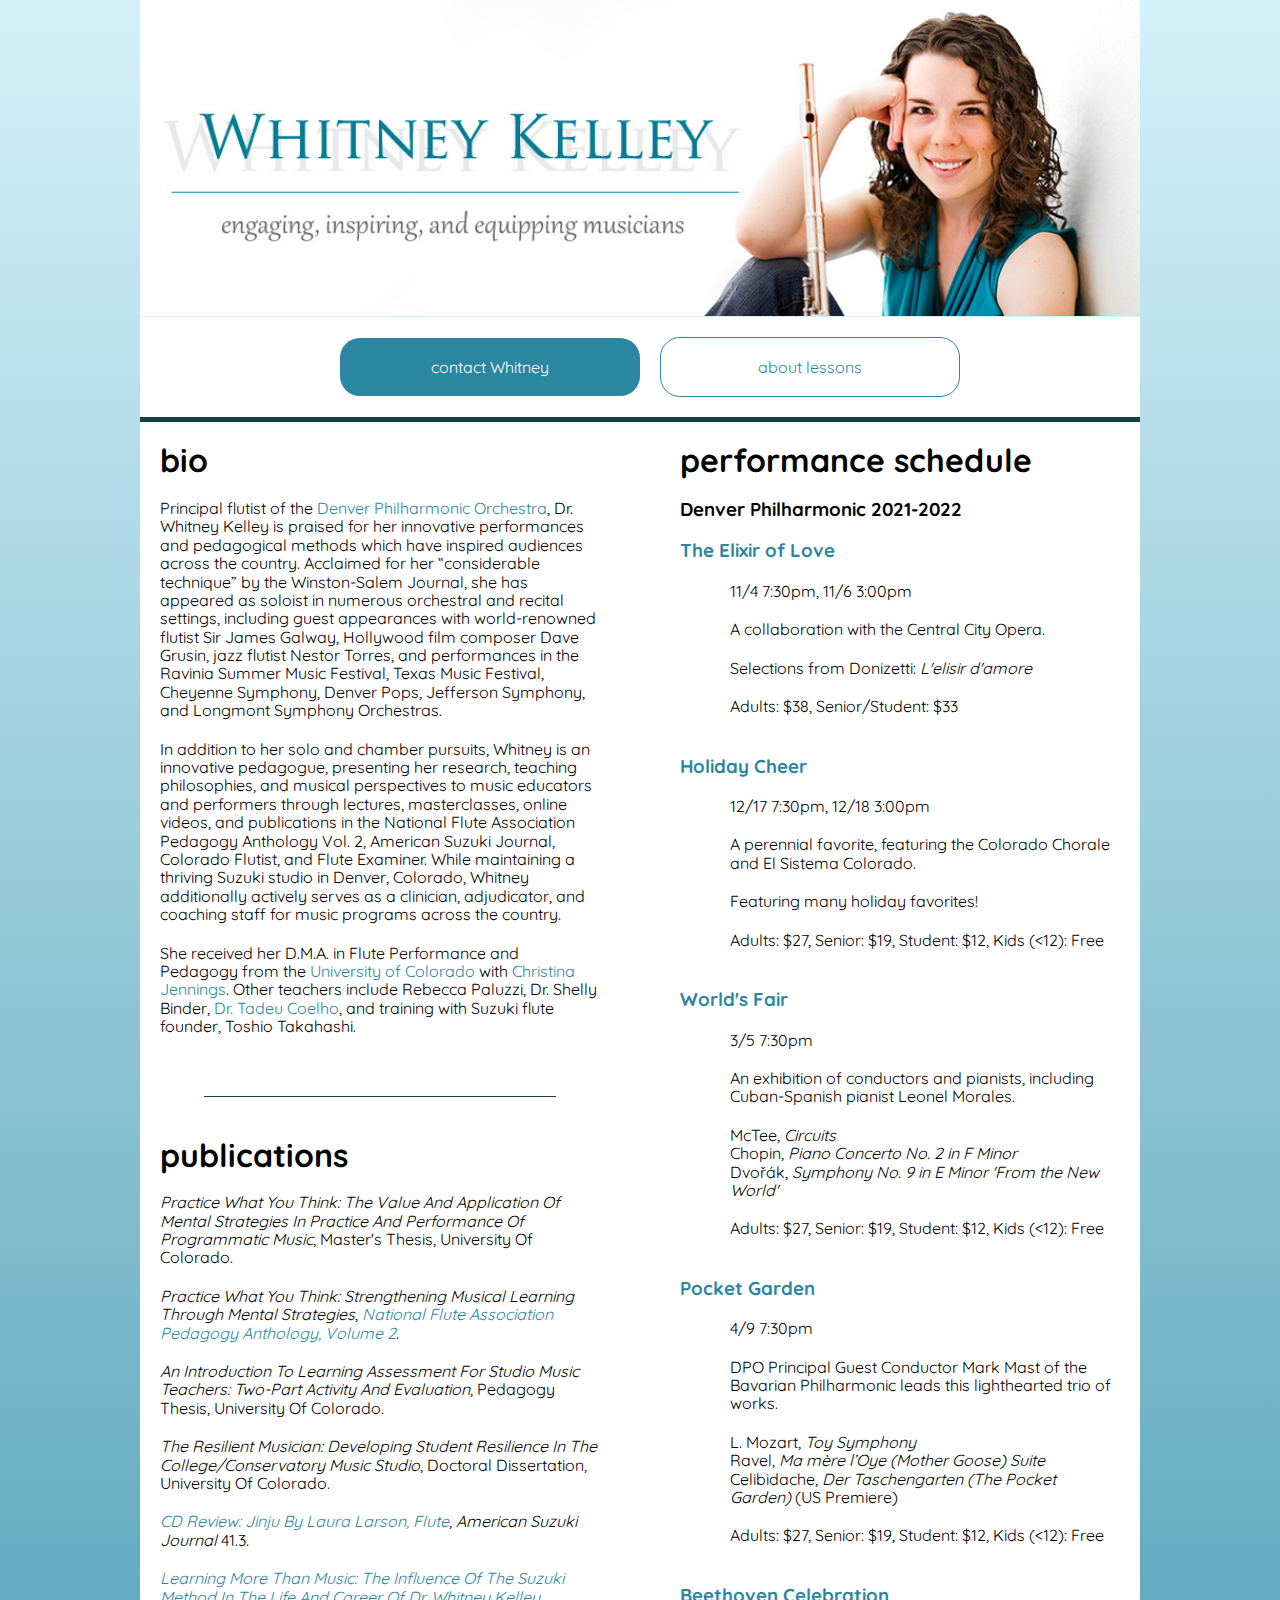
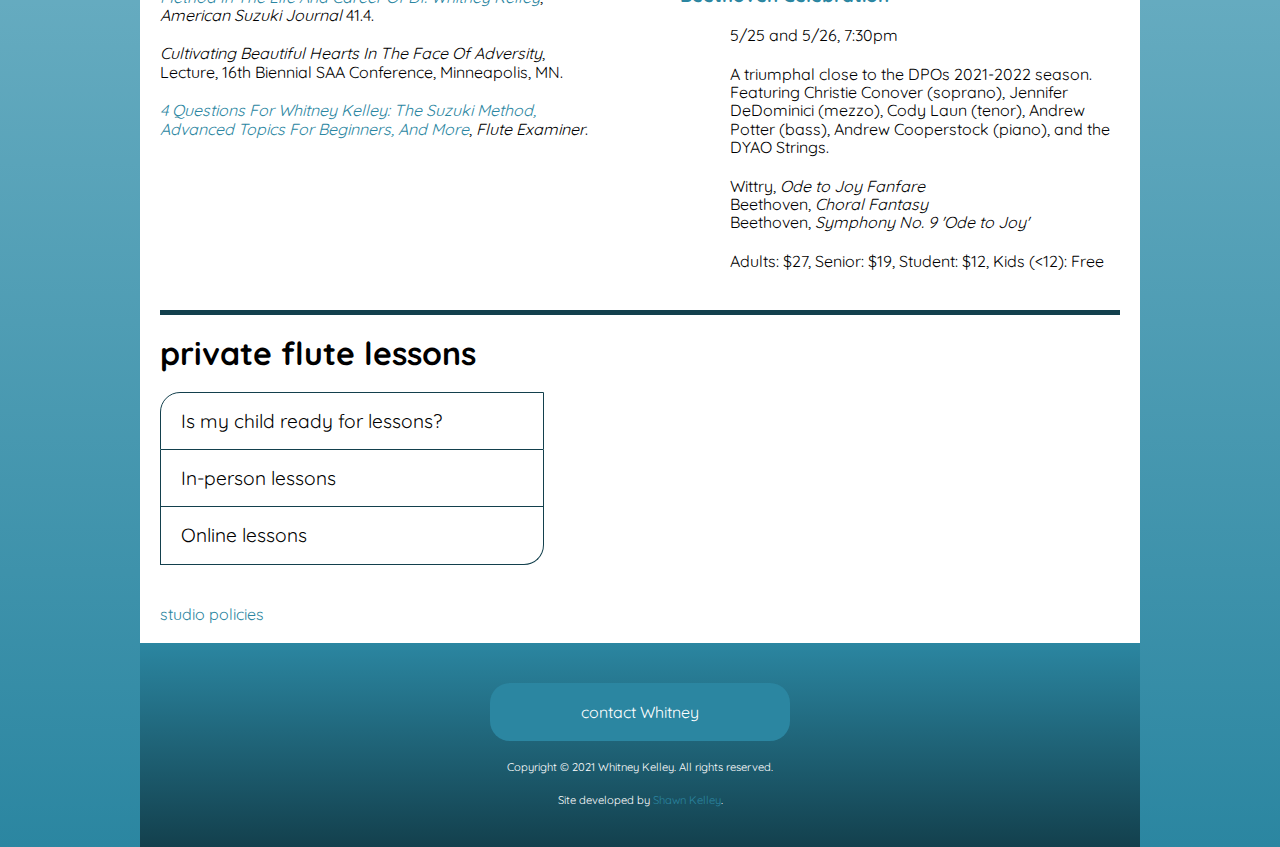
==== commit 7e60dfc2: "URedesign of lesson info section." ====
--- a/index.html
+++ b/index.html
@@ -41,7 +41,7 @@
             ><button>contact Whitney</button></a
           >
           <a href="#lessonbox" class="button" rel="noopener"
-            ><button id="aboutlessons">about lessons</button></a
+            ><button id="aboutLessonsButton">about lessons</button></a
           >
         </div>
       </div>
@@ -60,10 +60,11 @@
             country. Acclaimed for her “considerable technique” by the
             Winston-Salem Journal, she has appeared as soloist in numerous
             orchestral and recital settings, including guest appearances with
-            Hollywood film composer Dave Grusin, jazz flutist Nestor Torres, and
-            performances in the Ravinia Summer Music Festival, Texas Music
-            Festival, Cheyenne Symphony, Denver Pops, Jefferson Symphony, and
-            Longmont Symphony Orchestras.
+            world-renowned flutist Sir James Galway, Hollywood film composer
+            Dave Grusin, jazz flutist Nestor Torres, and performances in the
+            Ravinia Summer Music Festival, Texas Music Festival, Cheyenne
+            Symphony, Denver Pops, Jefferson Symphony, and Longmont Symphony
+            Orchestras.
           </p>
           <p>
             In addition to her solo and chamber pursuits, Whitney is an
@@ -110,124 +111,41 @@
         <div id="lessonbox">
           <h2>private flute lessons</h2>
           <div id="lessonInfoBox">
-            <div><h3>Is my child ready for lessons?</h3></div>
-            <div>
-              <p>
-                Emotional readiness is crucial. Is your child eager to learn new
-                tasks? Do they get frustrated and give up easily, or do they
-                show commitment to learning? Are they able to focus for 30
-                minutes at a time? Do they want to play the flute?
-              </p>
-              <p>
-                Do you and your child have the time? Learning music takes a real
-                time commitment in daily practicing, attending lessons, and
-                involvement in special events throughout the year. Because
-                parental involvement is such a crucial part of the Suzuki
-                philosophy, this would require you to not only be present for
-                each of these areas, but also to be actively involved.
-              </p>
-              <p>
-                Are you willing to make a long-term commitment? Learning music
-                is rewarding, but it is also a process that takes time. In the
-                beginning, establishing fundamentals can sometimes seem to take
-                forever, but the work pays off down the road. Are you willing to
-                stick through the frustrating periods as well as the exciting
-                ones?
-              </p>
-              <p>
-                Do lessons fit your budget? In addition to the studio tuition
-                rate, families must be prepared to buy or rent an instrument,
-                purchase Suzuki music/CDs and other materials, and be prepared
-                to invest in opportunities outside the studio.
-              </p>
-              <p>
-                Come observe a lesson! I highly encourage prospective students
-                to observe one of my current students in their lesson so that
-                you can get a feel for my teaching style and the child can be
-                sure that learning the flute is something that they really want
-                to pursue.
-              </p>
+            <!--mobile version / hidden on sreen sizes > x (see css)-->
+            <div id="lessons-mobile">
+              <div>
+                <h3>Is my child ready for lessons?</h3>
+              </div>
+              <div></div>
+              <div>
+                <h3>In-person lessons</h3>
+              </div>
+              <div></div>
+              <div>
+                <h3>Online lessons</h3>
+              </div>
+              <div></div>
             </div>
-            <div><h3>In-person lessons</h3></div>
-            <div>
-              <p>
-                My flute studio is based in the Denver Metro area, and I offer
-                weekly private lessons to students from the age of 4 through
-                adult seniors. I teach using the Suzuki Method, an approach that
-                has been validated by many research studies as a very effective
-                way to learn music (as well as other life-skills). The Suzuki
-                Method is unique because it approaches music learning with the
-                same principles as language acquisition. Specifically, it
-                utilizes listening/imitation, repetition, delayed reading,
-                creating a nurturing and supportive learning environment,
-                building new skills with music already learned, and active
-                parent involvement. Just as children learn language from a very
-                young age, they can also begin to learn music when they are
-                young. In fact, the early years are developmentally a crucial
-                time for developing mental processes and muscle coordination,
-                and music lessons are an effective way to maximize the child’s
-                potential during this time of their life. The principles of the
-                Suzuki Method not only provide a framework for learning new
-                skills in young and beginner students, but they are also very
-                effective for advanced players as they learn to perfect advanced
-                skills and, nurture their own creativity and musical voice, and
-                perform at a professional level.
-              </p>
-              <p>
-                Although learning music is a primary goal of my studio, I also
-                strive to teach students how to use music as a tool of
-                expression, communication, and connection. Students will be
-                challenged to build problem-solving skills, cultivate attention
-                to detail, navigate complex mental and physical tasks, and
-                develop resilience, perseverance, confidence, and self-efficacy.
-                Even after students graduate or move on from my studio, they
-                have a deep sense of pride and joy in music that sticks with
-                them for a lifetime.
-              </p>
+            <!--large screen version / hidden on screen sizes < x (see css)-->
+            <div id="lessons-full-screen">
+              <!--selectors-->
+              <div>
+                <ul>
+                  <li>Is my child ready for lessons?</li>
+                  <li>In-person lessons</li>
+                  <li>Online lessons</li>
+                </ul>
+              </div>
+              <!--info-->
+              <div>
+                <ul>
+                  <li></li>
+                  <li></li>
+                  <li></li>
+                </ul>
+              </div>
             </div>
-            <div><h3>Online lessons</h3></div>
-            <div>
-              <p>
-                I offer a limited number of weekly live Skype lessons for
-                intermediate and advanced students who are unable to attend
-                lessons at any of my studio locations.
-              </p>
-              <p>Requirements for Skype lessons:</p>
-              <ul>
-                <li>
-                  A quiet, well-lit space with good internet access during your
-                  lesson time
-                </li>
-                <li>
-                  A webcam with a good built-in microphone (built in or
-                  external; please contact me for recommendations) that can be
-                  set up so that I can see your full upper body
-                </li>
-                <li>
-                  A large screen (no phones!) so that you can see me clearly.
-                </li>
-                <li>A music stand</li>
-                <li>
-                  A metronome and tuner (there are many phone apps that can work
-                  for this; please ask for recommendations if you do not already
-                  have them)
-                </li>
-              </ul>
-              <p>
-                Recommended Equipment (these are not required but will help your
-                lesson experience):
-              </p>
-              <ul>
-                <li>Extrenal microphone</li>
-                <li>External speakers</li>
-              </ul>
-              <p>
-                Please contact me about available times, and rates. Students are
-                also encouraged to sign up for one in-person lesson at any of my
-                studio locations each month to receive more hands-on instruction
-                (which will balance out this limitation in online lessons).
-              </p>
-            </div>
+            <!--studio policies div-->
             <div>
               <a
                 href="doc/2021-22_studio_policies.pdf"
--- a/css/style.css
+++ b/css/style.css
@@ -10,12 +10,16 @@
   box-sizing: inherit;
   -webkit-box-sizing: inherit;
   -moz-box-sizing: inherit;
+
+  width: 100%;
+  font-family: "Quicksand", sans-serif;
+  margin: 0;
+}
+
+:root {
   --darkBlue: rgb(19, 64, 77);
   --blue: rgb(43, 134, 161);
   --lightBlue: rgb(211, 241, 250);
-  width: 100%;
-  font-family: "Quicksand", sans-serif;
-  margin: 0;
 }
 
 body,
@@ -32,8 +36,8 @@
 }
 
 body > div > div,
-#lessonInfoBox > div {
-  padding: 20px 40px;
+#lessons-mobile > div:nth-child(even) {
+  padding: 20px;
 }
 
 #profilebox {
@@ -181,18 +185,10 @@
 }
 
 button,
-#lessonInfoBox,
-#lessonInfoBox > div:last-child {
+#lessons-mobile,
+#lessons-mobile > div:last-child,
+#lessons-mobile > div:nth-child(odd) {
   border-radius: 20px;
-}
-
-#lessonInfoBox > div:nth-child(odd) {
-  border-top-left-radius: 20px;
-  border-top-right-radius: 20px;
-}
-
-#lessonInfoBox > div:first-child {
-  background-color: var(--lightBlue);
 }
 
 button:hover,
@@ -201,46 +197,60 @@
   color: var(--darkBlue);
 }
 
-#awardbox ul {
+/* #awardbox ul {
   padding-left: 20px;
-}
-
-#aboutlessons {
+} */
+
+#aboutLessonsButton {
   margin-top: 0;
   background-color: white;
   color: var(--blue);
   border: 1px solid var(--blue);
 }
 
-#aboutlessons:hover {
+#aboutLessonsButton:hover {
   background-color: var(--blue);
   color: white;
 }
 
-#lessonInfoBox {
+#lessonInfoBox h3 {
+  margin: 0;
+}
+
+#lessonInfoBox div:nth-child(3) {
+  margin-top: 20px;
+}
+
+#lessons-mobile {
   border: 1px solid var(--darkBlue);
 }
 
-#lessonInfoBox > div:nth-child(3),
-#lessonInfoBox > div:nth-child(5) {
+#lessons-mobile > div:nth-child(3),
+#lessons-mobile > div:nth-child(5) {
   border-top: 1px solid var(--darkBlue);
 }
 
-#lessonInfoBox > div:nth-child(even) {
+#lessons-mobile > div:nth-child(even) {
   display: none;
 }
 
-#lessonInfoBox > div:nth-child(2) {
-  display: block;
-}
-
-#lessonInfoBox > div:nth-child(odd) {
+#lessons-mobile > div:nth-child(odd) {
   cursor: pointer;
-}
-
-#lessonInfoBox ul {
+  display: flex;
+  flex-direction: column;
+  justify-content: center;
+  margin: 0;
+  height: 80px;
+  padding-left: 20px;
+}
+
+#lessons-mobile ul {
   list-style: square;
   padding-left: 20px;
+}
+
+#lessons-full-screen {
+  display: none;
 }
 
 @media (min-width: 700px) {
@@ -258,7 +268,7 @@
     justify-content: center;
   }
 
-  #aboutlessons {
+  #aboutLessonsButton {
     margin-top: 20px;
     margin-left: 20px;
   }
@@ -307,71 +317,69 @@
     );
   }
 
-  #lessonInfoBox {
+  /*
+  
+    Lesson info redo
+
+    1. style info content li
+    2. hide/reveal js, color change on menu
+
+  */
+
+  #lessons-mobile {
+    display: none;
+  }
+
+  #lessons-full-screen {
     display: grid;
-    grid-template-columns: 50% 50%;
-    grid-template-rows: 70px 70px 70px auto;
-    border: none;
-  }
-
-  #lessonInfoBox > div:nth-child(odd) {
-    border-left: 1px solid var(--darkBlue);
-  }
-
-  #lessonInfoBox > div:nth-child(1) {
-    grid-column: 1/2;
-    grid-row: 1/2;
-    border-top: 1px solid var(--darkBlue);
-    border-radius: 20px;
-    border-top-right-radius: 0;
-  }
-
-  #lessonInfoBox > div:nth-child(3) {
-    grid-column: 1/2;
-    grid-row: 2/3;
-  }
-
-  #lessonInfoBox > div:nth-child(5) {
-    grid-column: 1/2;
-    grid-row: 3/4;
-    border-bottom: solid 1px var(--darkBlue);
-    border-bottom-left-radius: 0px;
+    grid-template-columns: 40% 60%;
+    justify-items: flex-end;
+  }
+
+  #lessons-full-screen > div:nth-child(1) {
+    display: flex;
+    flex-direction: column;
+  }
+
+  #lessons-full-screen > div:nth-child(1) li {
+    height: 3em;
+    border: solid 1px var(--darkBlue);
+    display: flex;
+    flex-direction: column;
+    justify-content: center;
+    padding-left: 20px;
+    font-size: 1.2em;
+    cursor: pointer;
+  }
+
+  #lessons-full-screen > div:nth-child(1) li:nth-child(n + 2) {
+    border-top: none;
+  }
+
+  #lessons-full-screen > div:nth-child(1) li:nth-child(1) {
+    border-top-left-radius: 20px;
+  }
+
+  #lessons-full-screen > div:nth-child(1) li:nth-child(3) {
     border-bottom-right-radius: 20px;
   }
 
-  #lessonInfoBox > div:nth-child(3),
-  #lessonInfoBox > div:nth-child(5) {
-    border-top-right-radius: 0;
-    border-top-left-radius: 0;
-  }
-
-  #lessonInfoBox > div:nth-child(3),
-  #lessonInfoBox > div:nth-child(1) {
-    border-bottom-right-radius: 0;
-    border-bottom-left-radius: 0;
-  }
-
-  #lessonInfoBox > div:nth-child(odd):hover {
-    background-color: var(--lightBlue);
-  }
-
-  #lessonInfoBox > div:nth-child(7) {
-    grid-column: 1/2;
-    grid-row: 4/5;
-    border: none;
-  }
-
-  #lessonInfoBox > div:nth-child(7):hover {
-    background-color: white;
-    cursor: default;
-  }
-
-  #lessonInfoBox > div:nth-child(even) {
-    grid-column: 2/3;
-    grid-row: 1/5;
-    border: 1px solid var(--darkBlue);
-    border-radius: 20px;
-    border-top-left-radius: 0;
-    border-bottom-right-radius: 0;
-  }
-}
+  #lessons-full-screen > div:nth-child(2) {
+    width: 95%;
+    display: flex;
+    flex-direction: column;
+  }
+
+  #lessons-full-screen > div:nth-child(2) > ul {
+    margin: 0;
+  }
+
+  #lessons-full-screen > div:nth-child(2) > ul > li {
+    display: block;
+    border: solid 1px var(--darkBlue);
+    border-top-right-radius: 20px;
+    border-bottom-left-radius: 20px;
+    padding: 20px;
+    display: none;
+  }
+}
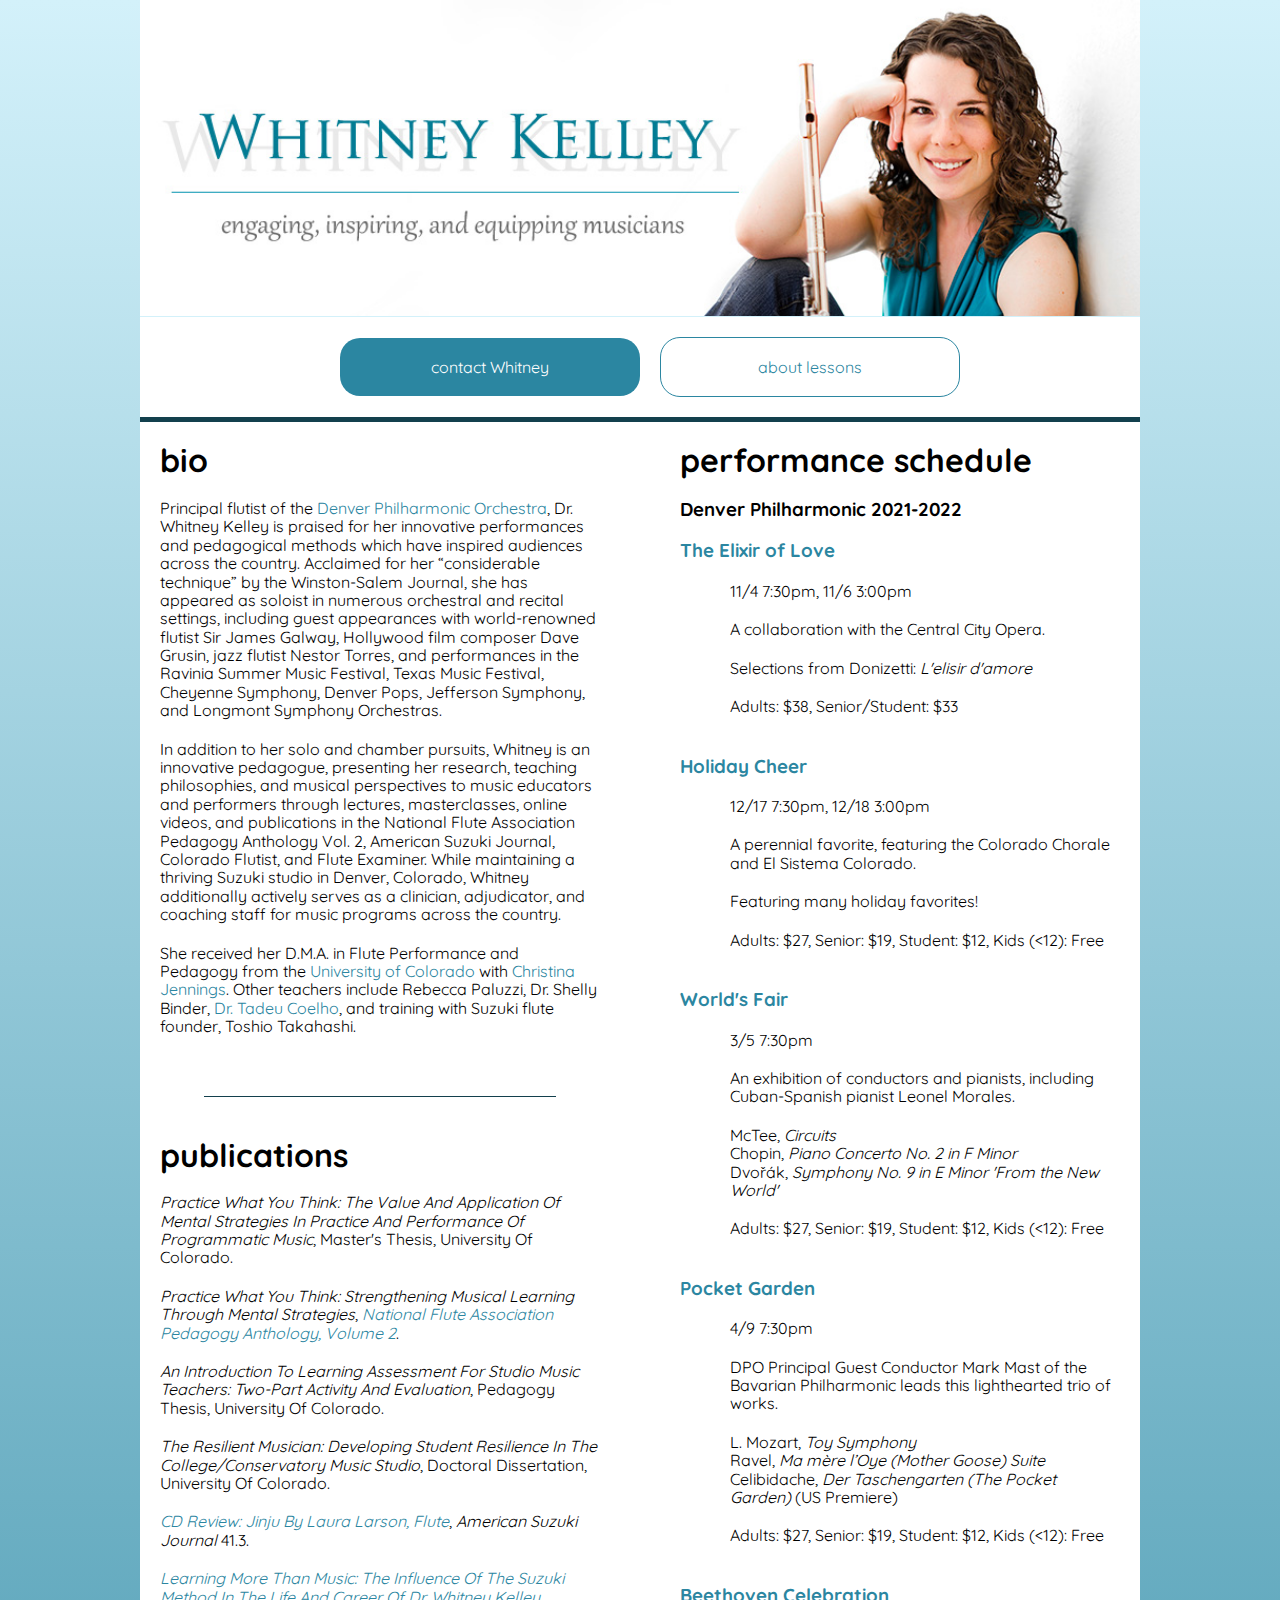
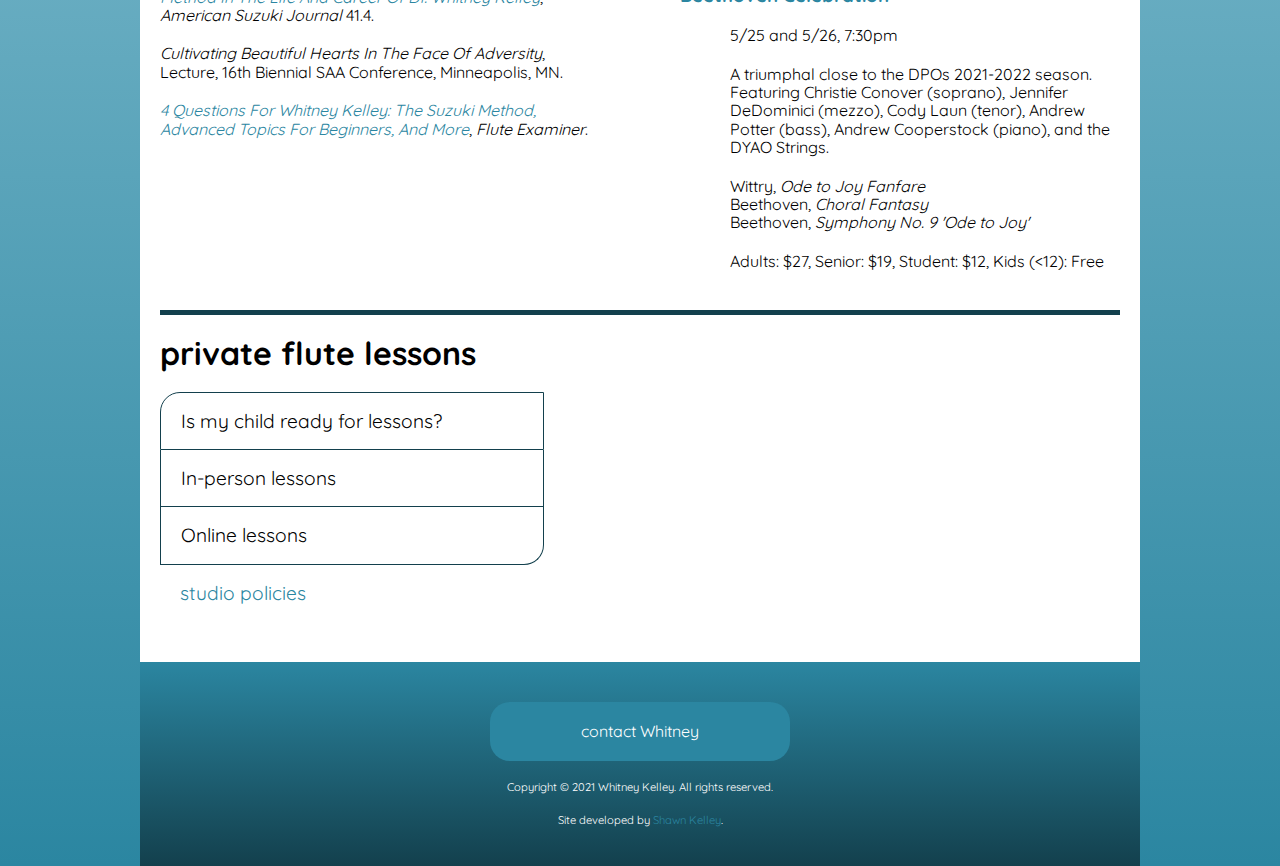
==== commit c13bac1a: "corrected issues with studio poclicies link" ====
--- a/index.html
+++ b/index.html
@@ -125,6 +125,14 @@
                 <h3>Online lessons</h3>
               </div>
               <div></div>
+              <div>
+                <a
+                  href="doc/2021-22_studio_policies.pdf"
+                  target="_blank"
+                  rel="noopener"
+                  >studio policies</a
+                >
+              </div>
             </div>
             <!--large screen version / hidden on screen sizes < x (see css)-->
             <div id="lessons-full-screen">
@@ -134,6 +142,14 @@
                   <li>Is my child ready for lessons?</li>
                   <li>In-person lessons</li>
                   <li>Online lessons</li>
+                  <li>
+                    <a
+                      href="doc/2021-22_studio_policies.pdf"
+                      target="_blank"
+                      rel="noopener"
+                      >studio policies</a
+                    >
+                  </li>
                 </ul>
               </div>
               <!--info-->
@@ -146,14 +162,6 @@
               </div>
             </div>
             <!--studio policies div-->
-            <div>
-              <a
-                href="doc/2021-22_studio_policies.pdf"
-                target="_blank"
-                rel="noopener"
-                >studio policies</a
-              >
-            </div>
           </div>
         </div>
         <!--end info box-->
--- a/css/style.css
+++ b/css/style.css
@@ -356,6 +356,15 @@
     border-top: none;
   }
 
+  #lessons-full-screen > div:nth-child(1) li:last-child {
+    cursor: default;
+    border: none;
+  }
+
+  #lessons-full-screen > div:nth-child(1) li:last-child > a {
+    width: 126px;
+  }
+
   #lessons-full-screen > div:nth-child(1) li:nth-child(1) {
     border-top-left-radius: 20px;
   }
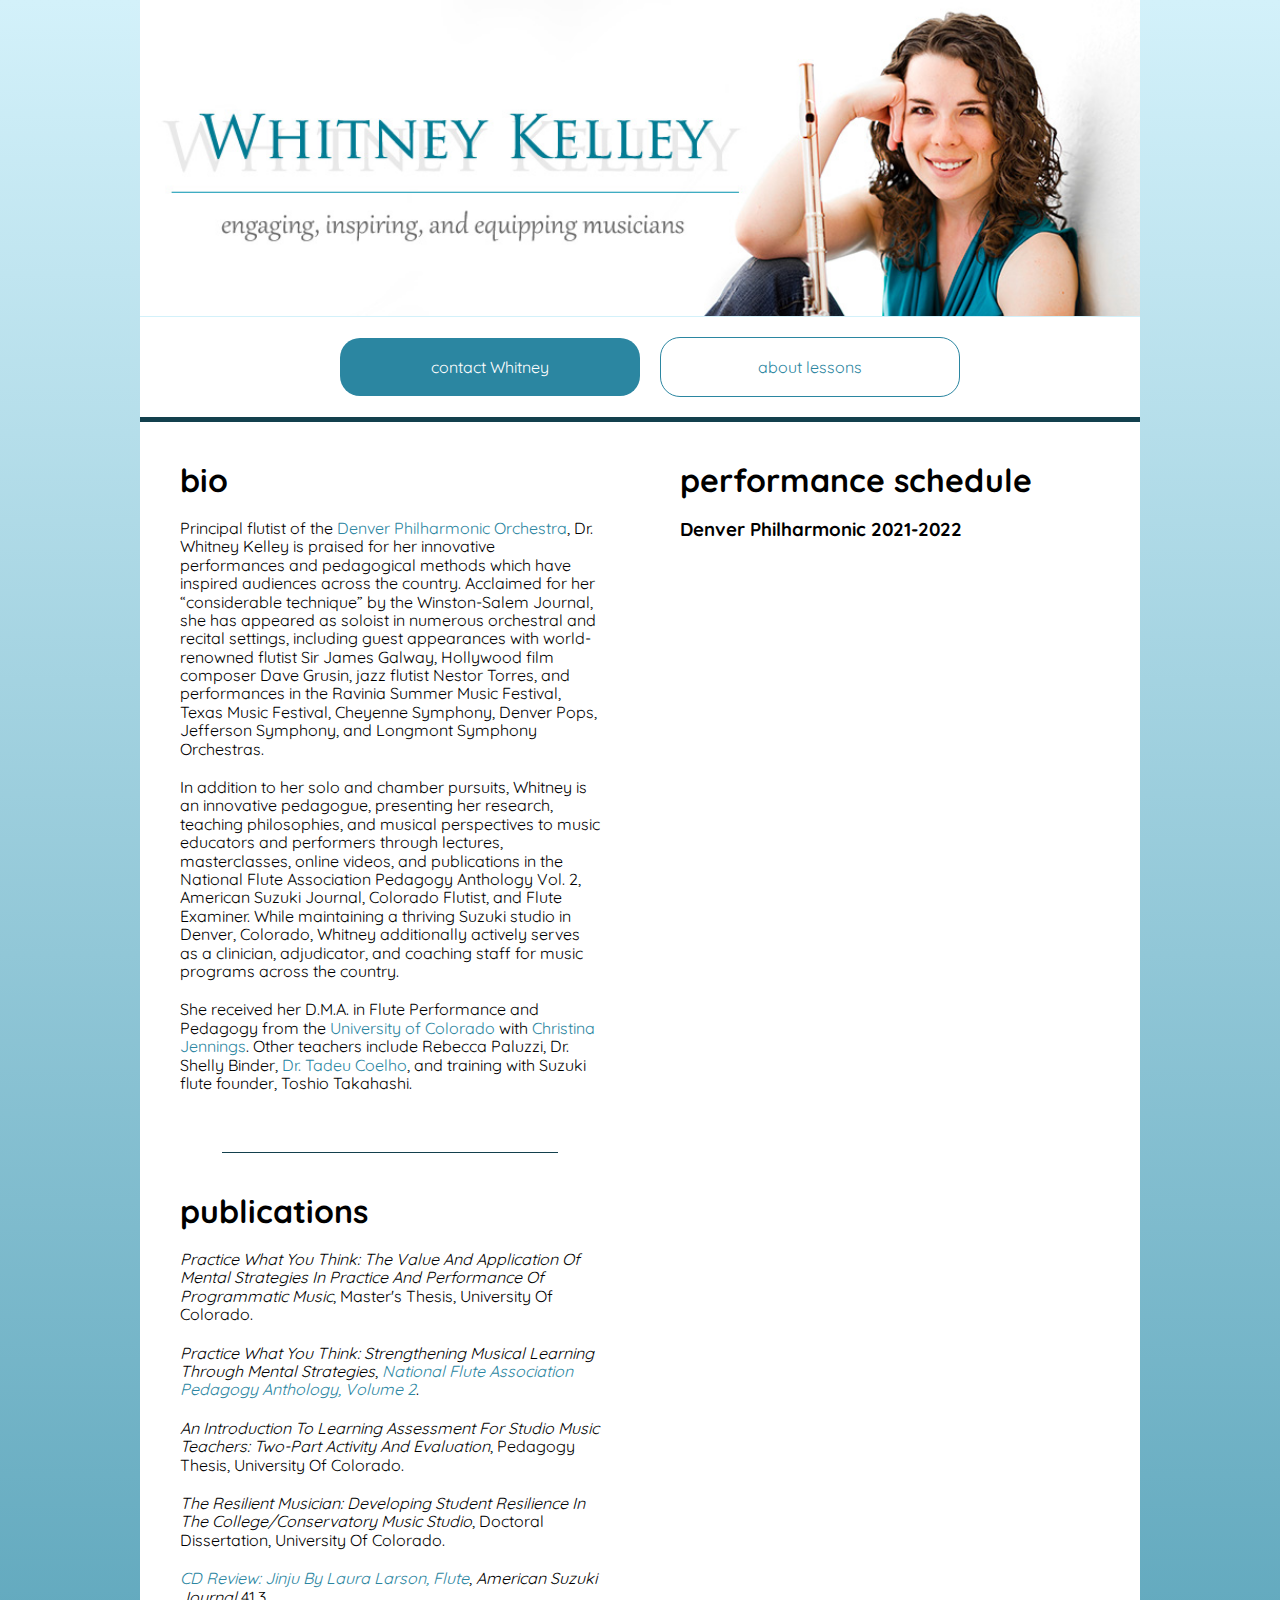
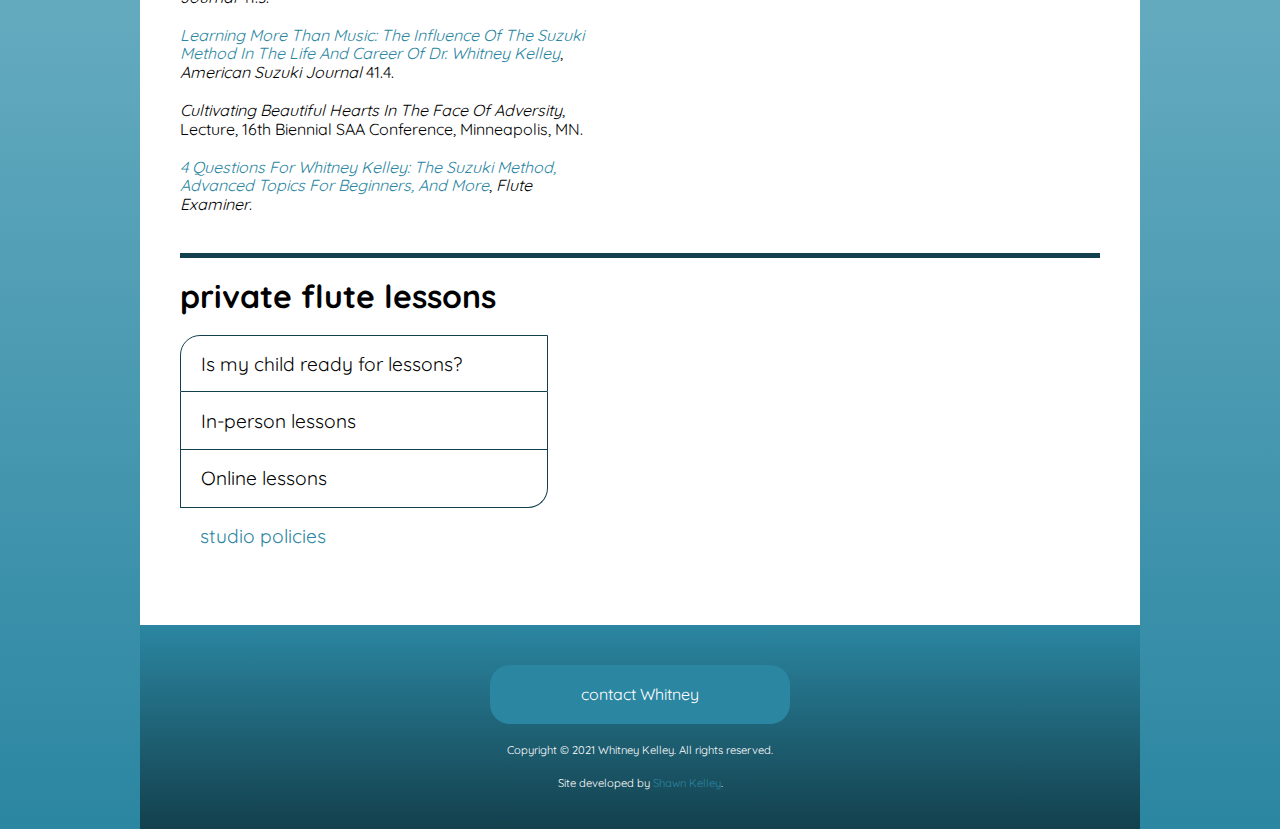
==== commit 00e0c446: "url correction" ====
--- a/index.html
+++ b/index.html
@@ -169,7 +169,7 @@
       <footer>
         <p>
           Site developed by
-          <a href="https://www.shawnkelley.art" target="_blank" rel="noopener"
+          <a href="https://www.shawnkelley.dev" target="_blank" rel="noopener"
             >Shawn Kelley</a
           >.
         </p>
--- a/css/style.css
+++ b/css/style.css
@@ -197,10 +197,6 @@
   color: var(--darkBlue);
 }
 
-/* #awardbox ul {
-  padding-left: 20px;
-} */
-
 #aboutLessonsButton {
   margin-top: 0;
   background-color: white;
@@ -261,6 +257,10 @@
   #pubspan,
   #perfspan {
     display: none;
+  }
+
+  #infobox {
+    padding: 40px;
   }
 
   #buttonbox {
